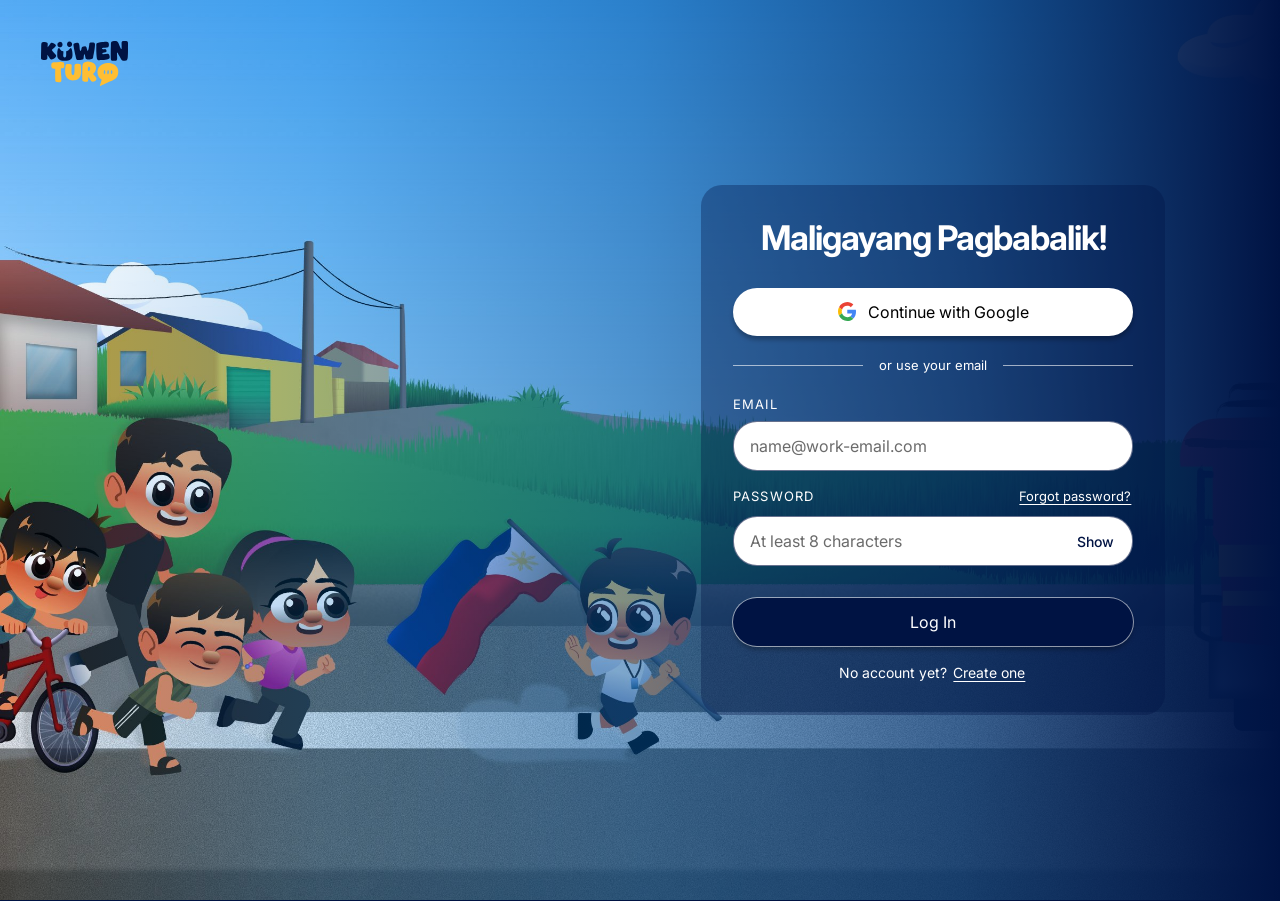
==== dashboard/index.html @ d6914ddc "Add Kagamitan and the Piliin Na name wheel The red button opens Kagamitan; Pilian Na opens the names" ====
<!doctype html>
<html lang="fil">
<head>
  <meta charset="utf-8">
  <meta name="viewport" content="width=device-width, initial-scale=1">
  <title>Dashboard — Kuwenturo</title>
  <script>
    // Signed-out visitors go to the sign-in page before anything renders
    (() => {
      let session = null;
      try { session = sessionStorage.getItem('kuwenturo.session'); } catch { /* storage unavailable */ }
      if (!session) {
        try { sessionStorage.setItem('kuwenturo.next', location.hash); } catch { /* storage unavailable */ }
        location.replace('../login/index.html');
      }
    })();
  </script>
  <link rel="preconnect" href="https://fonts.googleapis.com">
  <link rel="preconnect" href="https://fonts.gstatic.com" crossorigin>
  <link href="https://fonts.googleapis.com/css2?family=Arimo:wght@400;700&family=Atkinson+Hyperlegible:ital,wght@0,400;0,700;1,400;1,700&family=Fredoka+One&display=swap" rel="stylesheet">
  <link rel="stylesheet" href="../design-system/tokens.css">
  <link rel="stylesheet" href="dashboard.css">
  <link rel="stylesheet" href="lakbay.css?v=4">
</head>
<body>
  <a class="skip-link" href="#main">Lumaktaw sa nilalaman</a>

  <!-- Figma 4553:9227 BG -->
  <div class="bg" aria-hidden="true"><div class="bg-frame"><img src="assets/bg.jpg" alt=""></div></div>

  <div class="app" id="app">
    <!-- Figma 4573:968 NAV BAR -->
    <aside class="sidebar" id="sidebar" aria-label="Pangunahing menu">
      <img class="sidebar-art" src="assets/sidebar-art.png" width="567" height="1848" alt="">
      <div class="sidebar-fade" aria-hidden="true"></div>
      <div class="sidebar-top">
        <div class="sidebar-head">
          <a class="emblem" href="#/" aria-label="Kuwenturo — Dashboard">
            <img src="assets/emblem.svg" width="13" height="13" alt="">
          </a>
          <button type="button" class="collapse-btn" id="collapse-btn" aria-controls="sidebar" aria-expanded="true">
            <img src="assets/icon-collapse.svg" width="11" height="11" alt="">
            <span class="sr-only" id="collapse-label">Paliitin ang sidebar</span>
          </button>
        </div>

        <nav aria-label="Mga bahagi">
          <ul class="nav-list">
            <li>
              <a class="nav-link" href="#/" data-route="dashboard">
                <span class="nav-icon-slot"><span class="nav-icon">
                  <span class="nav-box"></span>
                  <span class="glyph glyph-home">
                    <span class="part home-body"><img src="assets/nav-home-body.svg" alt=""></span>
                    <span class="part home-shape1"></span>
                    <span class="part home-shape2"><span></span></span>
                  </span>
                </span></span>
                <span class="nav-label">Dashboard</span>
              </a>
            </li>
            <li>
              <a class="nav-link" href="#/gabay-aralin" data-route="gabay-aralin">
                <span class="nav-icon-slot"><span class="nav-icon">
                  <span class="nav-box"></span>
                  <span class="glyph glyph-std">
                    <span class="part gabay-body"><img src="assets/nav-gabay-body.svg" alt=""></span>
                    <img class="part gabay-shape1" src="assets/nav-gabay-shape1.svg" alt="">
                    <img class="part gabay-shape2" src="assets/nav-gabay-shape2.svg" alt="">
                  </span>
                </span></span>
                <span class="nav-label">Gabay Aralin</span>
              </a>
            </li>
            <li>
              <a class="nav-link" href="#/lakbay-aralin" data-route="lakbay-aralin">
                <span class="nav-icon-slot"><span class="nav-icon">
                  <span class="nav-box"></span>
                  <span class="glyph glyph-std">
                    <span class="part lakbay-body"><img src="assets/nav-lakbay-body.svg" alt=""></span>
                    <img class="part lakbay-shape1" src="assets/nav-lakbay-shape1.svg" alt="">
                    <img class="part lakbay-shape2" src="assets/nav-lakbay-shape2.svg" alt="">
                  </span>
                </span></span>
                <span class="nav-label">Lakbay Aralin</span>
              </a>
            </li>
            <li>
              <a class="nav-link" href="#/tulong-aralin" data-route="tulong-aralin">
                <span class="nav-icon-slot"><span class="nav-icon">
                  <span class="nav-box"></span>
                  <span class="glyph glyph-calendar">
                    <img class="part tulong-body" src="assets/nav-tulong-body.svg" alt="">
                    <span class="part tulong-ring tulong-ring1"></span>
                    <span class="part tulong-ring tulong-ring2"></span>
                    <span class="part tulong-page"></span>
                    <span class="part tulong-line tulong-line1"><span></span></span>
                    <span class="part tulong-line tulong-line2"><span></span></span>
                  </span>
                </span></span>
                <span class="nav-label">Tulong Aralin</span>
              </a>
            </li>
            <li>
              <a class="nav-link" href="#/guro-konek" data-route="guro-konek">
                <span class="nav-icon-slot"><span class="nav-icon">
                  <span class="nav-box"></span>
                  <span class="glyph glyph-std">
                    <img class="part konek-body" src="assets/nav-konek-body.svg" alt="">
                    <img class="part konek-shape1" src="assets/nav-konek-shape1.svg" alt="">
                    <img class="part konek-shape2" src="assets/nav-konek-shape2.svg" alt="">
                    <img class="part konek-shape3" src="assets/nav-konek-shape3.svg" alt="">
                  </span>
                </span></span>
                <span class="nav-label">Guro Konek</span>
              </a>
            </li>
          </ul>
        </nav>
      </div>

      <div class="sidebar-foot">
        <button type="button" class="nav-link help-btn" data-open="help-dialog">
          <span class="nav-icon-slot"><img src="assets/icon-help.svg" width="17" height="17" alt=""></span>
          <span class="nav-label">Tulong sa Paggamit</span>
        </button>
      </div>
    </aside>
    <div class="scrim" id="scrim" hidden></div>

    <div class="stage" id="stage">
      <!-- Figma 4553:8466 TOP BUTTONS -->
      <header class="topbar">
        <button type="button" class="menu-btn" id="menu-btn" aria-controls="sidebar" aria-expanded="false">
          <span class="menu-bars" aria-hidden="true"></span>
          <span class="sr-only">Buksan ang menu</span>
        </button>

        <div class="top-actions">
          <button type="button" class="icon-btn btn-search" data-open="search-dialog">
            <span class="btn-crop" aria-hidden="true"><img src="assets/btn-search.png" width="146" height="146" alt=""></span>
            <span class="sr-only">Maghanap</span>
          </button>

          <div class="popover-wrap">
            <button type="button" class="icon-btn btn-bell" aria-expanded="false" aria-controls="notif-panel">
              <img src="assets/btn-notif.png" width="121" height="121" alt="">
              <span class="sr-only">Mga abiso</span>
            </button>
            <div class="popover" id="notif-panel" hidden>
              <h2 class="popover-title">Mga Abiso</h2>
              <p class="popover-empty">Wala kang bagong abiso.</p>
            </div>
          </div>

          <div class="popover-wrap">
            <button type="button" class="icon-btn btn-profile" aria-expanded="false" aria-controls="profile-panel">
              <img src="assets/btn-profile.png" width="121" height="121" alt="">
              <span class="sr-only">Profile</span>
            </button>
            <div class="popover" id="profile-panel" hidden>
              <h2 class="popover-title">Profile</h2>
              <p class="popover-sub" id="profile-who"></p>
              <button type="button" class="logout-btn" id="logout">Mag-log out</button>
            </div>
          </div>
        </div>
      </header>

      <main id="main" tabindex="-1">
        <!-- Dashboard view -->
        <div class="content" id="view-dashboard">
          <!-- Figma 4495:13865 JEEP CARD 1 -->
          <h1 class="hero-sign">
            <img src="assets/sign.png" width="1071" height="572" alt="Tara, Kuwentuhan at Turo Tayo!">
          </h1>

          <section class="section" aria-labelledby="aralin-heading">
            <div class="section-head">
              <h2 id="aralin-heading" class="section-title">Mga Aralin</h2>
              <!-- Figma 4495:13286 NAANTALA BUTTON -->
              <div class="segmented" role="group" aria-label="Ipakita ang mga aralin">
                <button type="button" class="seg-btn" data-filter="naantala" aria-pressed="true">Naantala</button>
                <button type="button" class="seg-btn" data-filter="natapos" aria-pressed="false">Natapos</button>
              </div>
            </div>
            <div class="lessons-wrap">
              <ul class="lessons" id="lessons"></ul>
              <p class="empty" id="lessons-empty" hidden></p>
            </div>
          </section>

          <section class="section" aria-labelledby="iskedyul-heading">
            <div class="section-head">
              <h2 id="iskedyul-heading" class="section-title">Iskedyul Ngayong Linggo</h2>
              <!-- Figma 4495:13291 DATE BUTTON -->
              <div class="week-nav">
                <button type="button" class="week-arrow week-prev" id="week-prev">
                  <img src="assets/chevron.svg" width="24" height="24" alt="">
                  <span class="sr-only">Nakaraang linggo</span>
                </button>
                <p class="week-label" id="week-label" aria-live="polite"></p>
                <button type="button" class="week-arrow week-next" id="week-next">
                  <img src="assets/chevron.svg" width="24" height="24" alt="">
                  <span class="sr-only">Susunod na linggo</span>
                </button>
              </div>
            </div>
            <ul class="schedule" id="schedule"></ul>
            <p class="empty" id="schedule-empty" hidden>Walang naka-iskedyul na aralin sa linggong ito.</p>
          </section>
        </div>

        <!-- Gabay Aralin view (Figma 4553:8476) -->
        <div class="content gabay" id="view-gabay" hidden>
          <header class="gabay-head">
            <h1 class="gabay-title" id="gabay-title" tabindex="-1">Gabay Aralin</h1>
            <p class="gabay-sub">Alamin ang mga gabay na kasagutan at nilalaman ng bawat aralin.</p>
          </header>

          <div class="gabay-controls">
            <!-- Figma 4553:9114 CHOOSE LEVEL BUTTON -->
            <div class="segmented" role="group" aria-label="Pumili ng kalye" id="street-tabs"></div>
            <!-- Figma 4553:8947 SELECT STORY BUTTON -->
            <div class="week-nav story-nav">
              <button type="button" class="week-arrow week-prev" id="story-prev">
                <img src="assets/chevron.svg" width="24" height="24" alt="">
                <span class="sr-only">Nakaraang kuwento</span>
              </button>
              <p class="week-label" id="story-label" aria-live="polite"></p>
              <button type="button" class="week-arrow week-next" id="story-next">
                <img src="assets/chevron.svg" width="24" height="24" alt="">
                <span class="sr-only">Susunod na kuwento</span>
              </button>
            </div>
          </div>

          <div id="gabay-body"></div>
        </div>

        <!-- Tulong Aralin view (Figma 4553:11578, 4879:2240, 4879:11109) -->
        <div class="content tulong" id="view-tulong" hidden>
          <header class="gabay-head">
            <h1 class="gabay-title" id="tulong-title" tabindex="-1">Tulong Aralin</h1>
            <p class="gabay-sub tulong-sub">Planuhin ang mga gawain at aralin para sa linggong ito.</p>
          </header>

          <!-- Figma 4553:11667 DATE BUTTON -->
          <div class="week-nav tulong-week">
            <button type="button" class="week-arrow week-prev" id="tulong-week-prev">
              <img src="assets/chevron.svg" width="24" height="24" alt="">
              <span class="sr-only">Nakaraang linggo</span>
            </button>
            <p class="week-label" id="tulong-week-label" aria-live="polite"></p>
            <button type="button" class="week-arrow week-next" id="tulong-week-next">
              <img src="assets/chevron.svg" width="24" height="24" alt="">
              <span class="sr-only">Susunod na linggo</span>
            </button>
          </div>

          <!-- Figma 4553:11614 SCHED CARDS -->
          <ul class="day-cards" id="day-cards" aria-label="Plano sa linggong ito"></ul>

          <section class="street-panel" aria-labelledby="street-prompt">
            <div class="street-bar">
              <button type="button" class="street-arrow" id="street-prev" aria-label="Nakaraang kalye">
                <img src="assets/tulong-arrow-prev.png" width="77" height="82" alt="">
              </button>
              <img class="street-sign" id="street-sign" src="assets/tulong-sign-masipag.png" width="527" height="164" alt="Masipag Street">
              <button type="button" class="street-arrow" id="street-next" aria-label="Susunod na kalye">
                <img src="assets/tulong-arrow-next.png" width="77" height="82" alt="">
              </button>
            </div>
            <h2 class="street-prompt" id="street-prompt">Narito ang mga kuwento na maaari mong pagpilian:</h2>
            <ul class="story-cards" id="story-cards"></ul>
          </section>
        </div>

        <!-- Guro Konek view (Figma 4557:12327) -->
        <div class="content guro" id="view-guro" hidden>
          <header class="gabay-head">
            <h1 class="gabay-title" id="guro-title" tabindex="-1">Guro Konek</h1>
            <p class="gabay-sub">Makipag-ugnayan sa mga magulang ukol sa obserbasyon ng bata.</p>
          </header>

          <!-- Figma 4557:12499; the sections come from the profile step, Figma 4937:7133 -->
          <div class="week-nav tulong-week">
            <button type="button" class="week-arrow week-prev" id="section-prev">
              <img src="assets/chevron.svg" width="24" height="24" alt="">
              <span class="sr-only">Nakaraang seksyon</span>
            </button>
            <p class="week-label" id="section-label" aria-live="polite"></p>
            <button type="button" class="week-arrow week-next" id="section-next">
              <img src="assets/chevron.svg" width="24" height="24" alt="">
              <span class="sr-only">Susunod na seksyon</span>
            </button>
          </div>

          <!-- Figma 4879:11961 -->
          <ul class="obs-cards" id="obs-cards" tabindex="0" aria-label="Mga obserbasyon ng magulang"></ul>

          <!-- Figma 4557:12510 REPLY CARD -->
          <section class="tugon-panel" aria-labelledby="tugon-heading">
            <h2 class="tugon-sign" id="tugon-heading">
              <img src="assets/tugon-sign.png" width="323" height="90" alt="Iyong Tugon">
            </h2>
            <form class="tugon-form" id="tugon-form" novalidate>
              <div class="tugon-field">
                <p class="tugon-target" id="tugon-target" hidden>
                  <span id="tugon-target-text"></span>
                  <button type="button" class="tugon-target-clear" id="tugon-target-clear" aria-label="Huwag nang tumugon sa obserbasyong ito">×</button>
                </p>
                <label class="sr-only" for="tugon-text">Iyong tugon</label>
                <textarea id="tugon-text" maxlength="500" placeholder="Type here" aria-describedby="tugon-count tugon-error"></textarea>
                <div class="tugon-foot">
                  <span class="tugon-count" id="tugon-count">0/500</span>
                  <span id="tugon-send"></span>
                </div>
              </div>
              <p class="tugon-error" id="tugon-error" role="alert"></p>
            </form>
            <img class="tugon-teacher" src="assets/tugon-teacher.png" width="316" height="347" alt="">
          </section>
        </div>

        <!-- Lakbay Aralin: Figma 4763:8758, 4763:12150, 4786:1868 / 3613 / 4420 (1200 × 900 frames) -->
        <div class="lk" id="view-lakbay" hidden>
          <section class="lk-scene lk-start" id="lk-start" aria-labelledby="lk-start-title" hidden>
            <img class="lk-bg" src="assets/lakbay/bg-start.jpg" width="1496" height="1034" alt="">
            <div class="lk-stage">
              <div class="lk-plate lk-plate-start">
                <svg class="lk-dash" viewBox="0 0 743 94.66" aria-hidden="true"><rect x="1.7" y="1.7" width="739.6" height="91.26" rx="9.7" fill="none" stroke="#001343" stroke-width="3.46" stroke-dasharray="15.9"/></svg>
                <p>Samahan natin si Biboy sa kanyang lakbay ng pagtuklas—sa kuwento at sa mundong nakikita niya sa sarili niyang mga mata</p>
              </div>
              <div class="lk-title lk-title-start">
                <i class="lk-tab lk-tab-1"></i><i class="lk-tab lk-tab-2"></i>
                <div class="lk-title-board">
                  <h1 id="lk-start-title" tabindex="-1">LAKBAY ARALIN</h1>
                  <svg class="lk-dash" viewBox="0 0 696.2 119.6" preserveAspectRatio="none" aria-hidden="true"><rect x="1.25" y="1.25" width="693.7" height="117.1" fill="none" stroke="#FFFBF4" stroke-width="2.5" stroke-dasharray="19.2"/></svg>
                </div>
              </div>
              <div class="lk-go" id="lk-go"></div>
            </div>
          </section>

          <section class="lk-scene lk-full lk-saan" id="lk-saan" aria-labelledby="lk-saan-title" hidden>
            <img class="lk-bg" src="assets/lakbay/bg-saan.jpg" width="1374" height="1259" alt="">
            <div class="lk-stage">
              <img class="lk-biboy" src="assets/lakbay/biboy-saan.png" width="559" height="788" alt="">
              <div class="lk-plate lk-plate-saan">
                <svg class="lk-dash" viewBox="0 0 551 70.2" aria-hidden="true"><rect x="1.3" y="1.3" width="548.4" height="67.6" rx="7.2" fill="none" stroke="#001343" stroke-width="2.56" stroke-dasharray="11.8"/></svg>
                <p>Ang bawat kalye ay mayroong kuwento, aral, at sayang nag-aantay. Pumili ng daan at simulan ang lakbay!</p>
              </div>
              <div class="lk-title lk-title-saan">
                <i class="lk-tab lk-tab-1"></i><i class="lk-tab lk-tab-2"></i>
                <div class="lk-title-board">
                  <h1 id="lk-saan-title" tabindex="-1">SAAN PATUNGO?</h1>
                  <svg class="lk-dash" viewBox="0 0 696.2 119.6" preserveAspectRatio="none" aria-hidden="true"><rect x="1.25" y="1.25" width="693.7" height="117.1" fill="none" stroke="#FFFBF4" stroke-width="2.5" stroke-dasharray="19.2"/></svg>
                </div>
              </div>
              <div id="lk-signs"></div>
              <a class="lk-close" href="#/lakbay-aralin" aria-label="Isara at bumalik sa Lakbay Aralin"><img src="assets/lakbay/close.png" width="117" height="114" alt=""></a>
            </div>
          </section>

          <section class="lk-scene lk-full lk-street" id="lk-street" aria-labelledby="lk-street-title" hidden>
            <img class="lk-bg" src="assets/lakbay/bg-street.jpg" width="1289" height="1117" alt="">
            <div class="lk-stage">
              <img class="lk-board" src="assets/lakbay/board.png" width="1149" height="657" alt="">
              <div class="lk-street-sign">
                <svg viewBox="0 0 711 99" aria-hidden="true">
                  <defs><linearGradient id="lk-sign-fill"><stop offset=".02" stop-color="#FFAE00"/><stop offset=".49" stop-color="#FBCB39"/><stop offset="1" stop-color="#FFAE00"/></linearGradient></defs>
                  <path d="M0 0H711V67.74L355.5 99L0 67.74Z" fill="url(#lk-sign-fill)"/>
                  <path d="M1.5 1.5H709.5V66.4L355.5 97.5L1.5 66.4Z" fill="none" stroke="#FFFBF4" stroke-width="3" stroke-dasharray="23"/>
                </svg>
                <h1 id="lk-street-title" tabindex="-1"></h1>
              </div>
              <p class="lk-pick">Narito ang mga kuwento na maaari mong pagpilian:</p>
              <ul class="lk-cards" id="lk-cards"></ul>
              <a class="lk-arrow lk-prev" id="lk-prev" href="#/lakbay-aralin/matatag"><img src="assets/lakbay/arrow-prev.png" width="226" height="224" alt=""></a>
              <a class="lk-arrow lk-next" id="lk-next" href="#/lakbay-aralin/matiyaga"><img src="assets/lakbay/arrow-next.png" width="226" height="224" alt=""></a>
              <img class="lk-back" src="assets/lakbay/biboy-back.png" width="381" height="536" alt="">
              <a class="lk-close" href="#/lakbay-aralin/saan-patungo" aria-label="Isara at bumalik sa Saan Patungo"><img src="assets/lakbay/close.png" width="117" height="114" alt=""></a>
            </div>
            <!-- Story card over the blurred street: Figma 898:28061 -->
            <div class="lk-veil" id="lk-veil" hidden></div>
            <div class="lk-stage lk-modal" id="lk-modal" role="dialog" aria-modal="true" aria-labelledby="lk-modal-no" hidden>
              <img class="lk-head" id="lk-head" src="assets/lakbay/k1-head.png" width="210" height="150" alt="">
              <div class="lk-m-card">
                <i class="lk-tab lk-m-tab-1"></i><i class="lk-tab lk-m-tab-2"></i>
                <a class="lk-m-close" id="lk-m-close" href="#/lakbay-aralin/masipag" aria-label="Isara ang kard ng kuwento">
                  <svg viewBox="0 0 75.3 54" aria-hidden="true">
                    <defs><linearGradient id="lk-tab-red" x1="0" y1="0" x2="0" y2="1"><stop stop-color="#C9373C"/><stop offset="1" stop-color="#9D0A0A"/></linearGradient></defs>
                    <path d="M75.31 45.67V17.03C75.31 13.32 72.88 10.06 69.33 9L40.17.35C38.62-.11 36.97-.12 35.42.34L6 9.01C2.44 10.06 0 13.33 0 17.04V45.67C0 50.29 3.75 54.03 8.37 54.03H66.95C71.57 54.03 75.31 50.29 75.31 45.67Z" fill="url(#lk-tab-red)"/>
                    <g fill="none" stroke="#FFFBF4" stroke-width="3.1"><circle cx="37.6" cy="28" r="14"/><path d="M33 23.4l9.3 9.3M42.3 23.4l-9.3 9.3"/></g>
                  </svg>
                </a>
                <div class="lk-m-panel">
                  <svg class="lk-dash" viewBox="0 0 1082.6 387.8" aria-hidden="true"><rect x="2.6" y="2.6" width="1077.4" height="382.6" rx="31" fill="none" stroke="#001343" stroke-width="5.23" stroke-dasharray="24"/></svg>
                  <img class="lk-m-art" id="lk-m-art" width="264" height="304" alt="">
                  <div class="lk-m-info">
                    <p class="lk-m-street" id="lk-m-street"></p>
                    <h2 class="lk-m-title" id="lk-m-title"></h2>
                    <ul class="lk-m-facts">
                      <li><svg viewBox="0 0 19 19" aria-hidden="true"><circle cx="9.47" cy="9.47" r="7.1" fill="none" stroke="#33363F" stroke-width="1.58"/><path d="M13 9.47H9.67a.2.2 0 0 1-.2-.2V6.7" fill="none" stroke="#33363F" stroke-width="1.58" stroke-linecap="round"/></svg><span id="lk-m-time"></span></li>
                      <li><svg viewBox="0 0 19 19" aria-hidden="true"><path d="M8 5.23C8.62 3.68 8.93 2.91 9.47 2.91S10.31 3.68 10.93 5.23L10.96 5.3C11.31 6.18 11.49 6.61 11.84 6.88S12.67 7.19 13.61 7.27L13.78 7.29C15.31 7.42 16.08 7.49 16.25 7.98S15.84 8.99 14.7 10.02L14.32 10.37C13.74 10.9 13.45 11.16 13.32 11.5A2 2 0 0 0 13.26 11.7C13.17 12.06 13.25 12.44 13.42 13.2L13.47 13.44C13.79 14.84 13.94 15.54 13.67 15.84A.9.9 0 0 1 13.29 16.07C12.9 16.18 12.34 15.73 11.23 14.82 10.5 14.23 10.14 13.93 9.72 13.86A1.6 1.6 0 0 0 9.22 13.86C8.8 13.93 8.44 14.23 7.71 14.82 6.59 15.73 6.04 16.18 5.65 16.07A.9.9 0 0 1 5.27 15.84C5 15.54 5.15 14.84 5.46 13.44L5.51 13.2C5.68 12.44 5.77 12.06 5.68 11.7A2 2 0 0 0 5.62 11.5C5.48 11.16 5.19 10.9 4.62 10.37L4.24 10.02C3.1 8.99 2.53 8.47 2.69 7.98S3.62 7.42 5.16 7.29L5.33 7.27C6.26 7.19 6.73 7.14 7.09 6.88S7.62 6.18 7.97 5.3Z" fill="none" stroke="#33363F" stroke-width="1.58"/></svg><span id="lk-m-aralin"></span></li>
                      <li><svg viewBox="0 0 17 17" aria-hidden="true"><path fill="#222" fill-rule="evenodd" d="M4.57 11.24H11.24C12.56 11.24 13.23 11.24 13.64 10.83 14.05 10.42 14.05 9.75 14.05 8.43V4.92C14.05 3.59 14.05 2.93 13.64 2.52 13.23 2.11 12.56 2.11 11.24 2.11H5.62C4.29 2.11 3.63 2.11 3.22 2.52 2.81 2.93 2.81 3.59 2.81 4.92V13C2.81 12.03 3.6 11.24 4.57 11.24ZM11.94 5.62C11.94 4.84 11.31 4.21 10.54 4.21H6.32C5.55 4.21 4.92 4.84 4.92 5.62S5.55 7.03 6.32 7.03H10.54C11.31 7.03 11.94 6.4 11.94 5.62Z"/><path d="M4.6 14.75H14" stroke="#222" stroke-width="1.4"/></svg><span id="lk-m-salita"></span></li>
                    </ul>
                    <h3>Aral</h3>
                    <p class="lk-m-text" id="lk-m-aral"></p>
                    <h3>Paksa</h3>
                    <p class="lk-m-text" id="lk-m-paksa"></p>
                  </div>
                </div>
                <div class="lk-m-sign">
                  <svg viewBox="0 0 743.7 94" preserveAspectRatio="none" aria-hidden="true">
                    <defs><linearGradient id="lk-m-fill"><stop stop-color="#001343"/><stop offset=".48" stop-color="#002581"/><stop offset=".93" stop-color="#001343"/></linearGradient></defs>
                    <path d="M0 0H743.7V64.3L371.85 94L0 64.3Z" fill="url(#lk-m-fill)"/>
                    <path d="M1.6 1.6H742.1V62.8L371.85 92.4L1.6 62.8Z" fill="none" stroke="#FFFBF4" stroke-width="3.14" stroke-dasharray="24"/>
                  </svg>
                  <h1 id="lk-modal-no" tabindex="-1"></h1>
                </div>
              </div>
              <div class="lk-m-go" id="lk-m-go"></div>
            </div>
          </section>

          <!-- Three steps of a story: Figma 9:15863 -->
          <section class="lk-scene lk-full lk-steps" id="lk-steps" aria-labelledby="lk-steps-title" hidden>
            <i class="lk-steps-panel"></i>
            <div class="lk-stage">
              <img class="lk-cloud lk-cloud-l" src="assets/lakbay/cloud.png" width="676" height="393" alt="">
              <img class="lk-cloud lk-cloud-r" src="assets/lakbay/cloud.png" width="676" height="393" alt="">
              <img class="lk-s-biboy" src="assets/lakbay/k1-biboy.png" width="209" height="257" alt="">
              <div class="lk-plate lk-plate-steps">
                <svg class="lk-dash" viewBox="0 0 932.2 118.8" aria-hidden="true"><rect x="2.2" y="2.2" width="927.8" height="114.4" rx="12" fill="none" stroke="#001343" stroke-width="4.34" stroke-dasharray="19.94"/></svg>
                <p>Piliin ang susunod na hakbang sa iyong lakbay ng pagbabasa</p>
              </div>
              <i class="lk-tab lk-s-tab-1"></i><i class="lk-tab lk-s-tab-2"></i>
              <div class="lk-s-board">
                <h1 id="lk-steps-title" tabindex="-1"></h1>
                <svg class="lk-dash" viewBox="0 0 763 150" aria-hidden="true"><rect x="1.6" y="1.6" width="759.8" height="146.8" fill="none" stroke="#FFFBF4" stroke-width="3.15" stroke-dasharray="24.14"/></svg>
              </div>
              <img class="lk-s-hand" src="assets/lakbay/k1-hand.png" width="72" height="42" alt="">
              <div id="lk-step-signs"></div>
              <a class="lk-close" id="lk-steps-close" href="#/lakbay-aralin" aria-label="Isara at bumalik sa kard ng kuwento"><img src="assets/lakbay/close.png" width="117" height="114" alt=""></a>
            </div>
          </section>

          <!-- Bago Basahin, Starting Page: Figma 9:9821 (a tall signpost that scrolls) -->
          <section class="lk-scene lk-full lk-tall" id="lk-tall" aria-labelledby="bb-tall-title" hidden>
            <div class="bb-tall-size" id="bb-tall-size">
              <div class="lk-stage bb-tall-stage">
                <img class="bb-cloud" src="assets/lakbay/cloud.png" style="left:846px;top:303px" alt="">
                <img class="bb-cloud" src="assets/lakbay/cloud.png" style="left:-195px;top:1558px" alt="">
                <img class="bb-cloud" src="assets/lakbay/cloud.png" style="left:846px;top:2883px" alt="">
                <i class="bb-pole"></i>
                <img class="bb-a bb-books" src="assets/lakbay/bago/books.png" alt="">
                <img class="bb-a bb-open-book" src="assets/lakbay/kuwento/open-book.svg" alt="">
                <img class="bb-a bb-clip" src="assets/lakbay/kuwento/clipboard.svg" alt="">
                <div class="bb-tall-sign">
                  <span class="bb-t-frame">
                    <b class="lk-step-no" id="bb-tall-no">1</b>
                    <span class="bb-t-board"><span id="bb-tall-board">BAGO<br>BASAHIN</span></span>
                    <span class="bb-t-note"><span id="bb-tall-note">Maghanda bago basahin ang kuwento</span></span>
                  </span>
                </div>
                <h1 class="sr-only" id="bb-tall-title" tabindex="-1">Bago Basahin</h1>
                <img class="bb-a bb-spark-1" src="assets/lakbay/bago/spark.png" alt="">
                <img class="bb-a bb-spark-2" src="assets/lakbay/bago/spark.png" alt="">
                <section class="bb-misyon" aria-labelledby="bb-misyon-h">
                  <div class="bb-misyon-in"><h2 id="bb-misyon-h">MISYON</h2><p id="bb-tall-misyon"></p></div>
                </section>
                <section class="bb-layunin" aria-labelledby="bb-layunin-h">
                  <div class="bb-layunin-head">
                    <svg viewBox="0 0 751 137" preserveAspectRatio="none" aria-hidden="true">
                      <defs><linearGradient id="bb-green"><stop offset=".02" stop-color="#136C39"/><stop offset=".49" stop-color="#29BF68"/><stop offset="1" stop-color="#136C39"/></linearGradient></defs>
                      <path d="M0 0H751V94L375.5 137L0 94Z" fill="url(#bb-green)"/>
                      <path d="M1.6 1.6H749.4V92.5L375.5 135.4L1.6 92.5Z" fill="none" stroke="#FFFBF4" stroke-width="3.1" stroke-dasharray="23"/>
                    </svg>
                    <h2 id="bb-layunin-h">LAYUNIN</h2>
                  </div>
                  <p class="bb-layunin-lead" id="bb-tall-lead">Sa pagtatapos ng aralin, ito ang mga inaasahang matutukoy ng mga mag-aaral:</p>
                  <ul id="bb-tall-layunin"></ul>
                  <div class="pk-gawain" id="bb-tall-gawain" hidden></div>
                </section>
                <img class="bb-a bb-hill" src="assets/lakbay/bago/hill.png" alt="">
                <img class="bb-a bb-road" src="assets/lakbay/bago/road.jpg" alt="">
                <img class="bb-a bb-slow" src="assets/lakbay/bago/slow-sign.png" alt="">
                <img class="bb-a bb-point" src="assets/lakbay/bago/biboy-point.png" alt="">
              </div>
            </div>
            <div class="bb-nav-stage">
              <a class="bb-nav bb-prev" id="bb-tall-prev" href="#/" aria-label="Bumalik sa mga hakbang"><img src="assets/lakbay/bago/arrow-back.png" alt=""></a>
              <a class="bb-nav bb-next" id="bb-tall-next" href="#/" aria-label="Susunod"><img src="assets/lakbay/bago/arrow-go.png" alt=""></a>
            </div>
          </section>

          <!-- Bago Basahin, other screens: Figma 913:3399 -->
          <section class="lk-scene lk-full lk-bb" id="lk-bb" aria-label="Bago Basahin" hidden>
            <img class="lk-bg" src="assets/lakbay/bago/bg-alam.jpg" alt="">
            <div class="lk-stage" id="bb-stage"></div>
            <div class="lk-veil bb-veil" id="bb-veil" hidden></div>
            <div class="lk-stage lk-modal bb-modal" id="bb-modal" role="dialog" aria-modal="true" hidden></div>
            <div class="bb-nav-stage" id="bb-nav">
              <a class="bb-nav bb-prev" id="bb-prev" href="#/"><img src="assets/lakbay/bago/arrow-back.png" alt=""></a>
              <a class="bb-nav bb-next" id="bb-next" href="#/"><img src="assets/lakbay/bago/arrow-go.png" alt=""></a>
            </div>
          </section>

          <!-- Ang Basahin, the story: Figma 1012:4296 -->
          <section class="lk-scene lk-full lk-story" id="lk-story" aria-label="Ang Basahin" hidden>
            <div class="st-art" id="st-art"></div>
            <img class="st-box" src="assets/lakbay/kuwento/box.png" alt="">
            <div class="lk-stage" id="st-stage"></div>
            <div class="bb-nav-stage">
              <a class="bb-nav bb-prev" id="st-prev" href="#/" aria-label="Nakaraan"><img src="assets/lakbay/bago/arrow-back.png" alt=""></a>
              <a class="bb-nav bb-next" id="st-next" href="#/" aria-label="Susunod"><img src="assets/lakbay/bago/arrow-go.png" alt=""></a>
            </div>
          </section>

          <!-- Tuklasin, Ang Nawawalang Larawan: Figma 1049:3008, 1049:4657 -->
          <section class="lk-scene lk-full lk-tk" id="lk-tk" aria-label="Tuklasin" hidden>
            <img class="tk-bg" id="tk-bg" src="assets/lakbay/tuklasin/bg-1.jpg" alt="">
            <div class="lk-stage" id="tk-stage"></div>
            <nav class="tk-top" id="tk-top" aria-label="Mga gabay sa gawain" hidden>
              <a id="tk-daloy" href="#/" aria-label="Daloy ng Gawain"><img src="assets/lakbay/tuklasin/btn-daloy.png" alt=""></a>
              <a id="tk-sagot" href="#/" aria-label="Tamang sagot at paliwanag"><img src="assets/lakbay/tuklasin/btn-sagot.png" alt=""></a>
              <a id="tk-gamit" href="#/" aria-label="Mga kagamitan"><img src="assets/lakbay/tuklasin/btn-gamit.png" alt=""></a>
            </nav>
            <div class="bb-nav-stage" id="tk-nav">
              <a class="bb-nav bb-prev" id="tk-prev" href="#/" aria-label="Nakaraan"><img src="assets/lakbay/bago/arrow-back.png" alt=""></a>
              <a class="bb-nav bb-next" id="tk-next" href="#/" aria-label="Susunod"><img src="assets/lakbay/bago/arrow-go.png" alt=""></a>
            </div>
          </section>
        </div>

        <!-- Section and lesson pages -->
        <div class="content" id="view-page" hidden>
          <article class="page-card">
            <a class="back-link" href="#/">← Bumalik sa Dashboard</a>
            <p class="page-kicker" id="page-kicker"></p>
            <h1 class="page-title" id="page-title" tabindex="-1"></h1>
            <div id="page-body"></div>
          </article>
        </div>
      </main>
    </div>
  </div>

  <!-- Search -->
  <dialog class="dialog" id="search-dialog" aria-labelledby="search-title">
    <div class="dialog-head">
      <h2 class="dialog-title" id="search-title">Maghanap ng aralin</h2>
      <button type="button" class="dialog-close" data-close aria-label="Isara">×</button>
    </div>
    <label class="sr-only" for="search-input">Pamagat, kalye, o paksa</label>
    <input class="search-input" id="search-input" type="search" placeholder="Pamagat, kalye, o paksa…" autocomplete="off" aria-describedby="search-count">
    <p class="search-count" id="search-count" aria-live="polite"></p>
    <ul class="search-results" id="search-results"></ul>
  </dialog>

  <!-- Palitan: swap the lesson scheduled on a day -->
  <dialog class="dialog" id="swap-dialog" aria-labelledby="swap-title" aria-describedby="swap-desc">
    <form method="dialog" id="swap-form">
      <div class="dialog-head">
        <h2 class="dialog-title" id="swap-title">Palitan ang aralin</h2>
        <button type="button" class="dialog-close" data-close aria-label="Isara">×</button>
      </div>
      <p class="search-count" id="swap-desc"></p>
      <fieldset class="swap-list" id="swap-list">
        <legend class="sr-only">Pumili ng bagong aralin</legend>
      </fieldset>
      <div class="dialog-actions">
        <button type="button" class="btn-text" data-close>Kanselahin</button>
        <button type="submit" class="btn-solid">Palitan</button>
      </div>
    </form>
  </dialog>

  <!-- Tulong Aralin: pick, change or remove the story on the current day -->
  <dialog class="dialog" id="plan-dialog" aria-labelledby="plan-title" aria-describedby="plan-desc">
    <form method="dialog" id="plan-form">
      <div class="dialog-head">
        <h2 class="dialog-title" id="plan-title"></h2>
        <button type="button" class="dialog-close" data-close aria-label="Isara">×</button>
      </div>
      <p class="search-count" id="plan-desc"></p>
      <fieldset class="swap-list" id="plan-list">
        <legend class="sr-only">Pumili ng kuwento</legend>
      </fieldset>
      <div class="dialog-actions">
        <button type="button" class="btn-text btn-remove" id="plan-remove" hidden>Alisin</button>
        <button type="button" class="btn-text" data-close>Kanselahin</button>
        <button type="submit" class="btn-solid" id="plan-submit"></button>
      </div>
    </form>
  </dialog>

  <!-- Gabay Aralin: Bago Basahin / Basahin / Pagkatapos Basahin (Figma 4590:20345, 4590:20603, 4591:20877) -->
  <dialog class="guide-modal" id="guide-dialog" aria-labelledby="guide-title">
    <div class="guide-panel">
      <h2 class="guide-sign" id="guide-title"><img id="guide-sign" src="" alt=""></h2>
      <button type="button" class="dialog-close guide-close" data-close aria-label="Isara">×</button>
      <div class="guide-sections" id="guide-sections"></div>
    </div>
  </dialog>

  <!-- Help -->
  <dialog class="dialog" id="help-dialog" aria-labelledby="help-title">
    <div class="dialog-head">
      <h2 class="dialog-title" id="help-title">Tulong sa Paggamit</h2>
      <button type="button" class="dialog-close" data-close aria-label="Isara">×</button>
    </div>
    <ul class="help-list">
      <li><strong>Menu sa kaliwa</strong> — pumunta sa Gabay Aralin, Lakbay Aralin, Tulong Aralin, o Guro Konek.</li>
      <li><strong>Naantala / Natapos</strong> — piliin kung aling mga aralin ang ipapakita.</li>
      <li><strong>Ituloy</strong> — buksan ang aralin na sinimulan mo.</li>
      <li><strong>Aralin / Palitan</strong> — buksan ang naka-iskedyul na aralin, o pumili ng ibang aralin para sa araw na iyon.</li>
      <li><strong>Mga arrow sa Iskedyul</strong> — tingnan ang nakaraan o susunod na linggo.</li>
      <li><strong>Gabay Aralin</strong> — pumili ng kalye at kuwento, saka pindutin ang Bago Basahin, Basahin, o Pagkatapos Basahin sa dyip.</li>
      <li><strong>Mga bilog na button sa itaas</strong> — maghanap, tingnan ang mga abiso, o mag-log out.</li>
    </ul>
  </dialog>

  <script src="guides.js"></script>
  <script src="dashboard.js?v=4"></script>
</body>
</html>
---- design-system/tokens.css ----
:root {
  /* Colors — brand and core */
  --color-royal-blue: #336DFF;
  --color-main-blue: #2478FF;
  --color-secondary-blue: #002D9E;
  --color-dark-blue: #001343;
  --color-amber: #FFBE33;
  --color-ivory: #FFFBF4;
  --color-main-red: #B42224;
  --color-main-orange: #F37F2F;
  --color-black: #000000;
  --color-text-grey: #727272;
  --color-hint-green: #00834A;

  /* Colors — feedback */
  --color-emerald: #2ECC71;
  --color-tangerine: #FF8A3D;
  --color-coral-red: #E95656;

  /* Colors — button states */
  --color-button-green: #1FB84E;
  --color-button-green-hover: #4CD76C;
  --color-button-green-pressed: #297E3D;
  --color-disabled-fill: #A1A1A1;
  --color-disabled-text: #D1D1D1;
  --color-disabled-fill-stylized: #B2B3BD;
  --color-disabled-text-stylized: #DFDFDF;

  /* Gradients — signs (direction inferred) */
  --gradient-green-sign: linear-gradient(180deg, #136C39 2%, #29BF68 49%, #136C39 100%);
  --gradient-yellow-sign: linear-gradient(180deg, #FFAE00 2%, #FBCB39 49%, #FFAE00 100%);
  --gradient-red-sign: linear-gradient(180deg, #AF0414 0%, #E43D45 50%, #AF0414 100%);
  --gradient-blue-sign: linear-gradient(180deg, #001343 0%, #002581 48%, #001343 93%);
  --gradient-black-sign: linear-gradient(180deg, #000000 2%, #848484 49%, #000000 100%);
  --gradient-nav: linear-gradient(90deg, #001343 0%, #002581 48%, #001343 93%);

  /* Gradients — buttons (direction inferred) */
  --gradient-green-button: linear-gradient(180deg, #2FBF80 0%, #00834A 100%);
  --gradient-red-button: linear-gradient(270deg, #C9373C 0%, #9D0A0A 100%);
  --gradient-blue-button: linear-gradient(270deg, #2163FA 0%, #001E90 100%);
  --gradient-orange-button: linear-gradient(270deg, #FFB846 0%, #FA7500 100%);
  --gradient-pink-button: linear-gradient(270deg, #EC88BC 0%, #D60186 100%);

  /* Gradients — accents, plates, surfaces */
  --gradient-orange: linear-gradient(180deg, #F36800 0%, #EF9163 49%, #F36800 98%);
  --gradient-yellow: linear-gradient(180deg, #FDB422 0%, #FFE26B 50%, #FDB422 98%);
  --gradient-pink: linear-gradient(180deg, #E61F93 5%, #E88EB6 51%, #E61F93 97%);
  --gradient-light-blue: linear-gradient(180deg, #0476BB 0%, #6EAFE5 50%, #0476BB 97%);
  --gradient-purple: linear-gradient(180deg, #550868 0%, #9D4CB1 50%, #550868 98%);
  --gradient-title: linear-gradient(180deg, #FDC771 0%, #FEDEA3 50%, #FDC771 98%);
  --gradient-subtitle: linear-gradient(180deg, #FFF4C0 0%, #FFFFFF 50%, #FFF4C0 100%);
  --gradient-card: linear-gradient(180deg, #FFF3E2 0%, #FFFFFF 51%, #FFF3E2 98%);

  /* Gradients — scenery */
  --gradient-sky: linear-gradient(270deg, #0079E9 0%, rgba(0, 149, 255, 0) 100%);
  --gradient-sky-2: linear-gradient(270deg, #57B9FB 0%, rgba(0, 149, 255, 0.5) 100%);
  --gradient-grass: linear-gradient(270deg, #439F52 0%, #1F5F29 100%);
  --gradient-grass-2: linear-gradient(270deg, #439F52 0%, #359246 33%, #213C24 100%);
  --gradient-street: linear-gradient(180deg, #4A4744 0%, #A9A095 100%);

  /* Typography — families */
  --font-display: 'Fredoka One', ui-rounded, 'Nunito', system-ui, sans-serif;
  --font-body: 'Atkinson Hyperlegible', system-ui, 'Segoe UI', Arial, sans-serif;

  /* Typography — weights */
  --font-weight-regular: 400;
  --font-weight-bold: 700;

  /* Typography — desktop scale */
  --text-h1: 73px;   --leading-h1: 1.10;
  --text-h2: 53px;   --leading-h2: 1.23;
  --text-h3: 47px;   --leading-h3: 1.13;
  --text-h4: 36px;   --leading-h4: 1.28;
  --text-h5: 30px;   --leading-h5: 1.27;
  --text-h6: 24px;   --leading-h6: 1.33;
  --text-body: 24px; --leading-body: 1.42;
  --text-caption: 19px; --leading-caption: 1.26;

  /* Shape */
  --radius-button: 40px;
  --radius-card: 30px;
  --radius-panel: 20px;
  --stroke-button: 5px;
  --stroke-card: 1px;
  --stroke-card-outlined: 3px;
  --stroke-focus: 4px;
  --size-button-width: 218px;
  --size-button-height: 65px;

  /* Shadows */
  --shadow-hover: 0 2px 2px rgba(0, 0, 0, 0.25);
  --shadow-dragged: 4px 8px 10px rgba(0, 0, 0, 0.25);
}

/* Tablet scale (breakpoint not defined in the file; 1024px is an assumption) */
@media (max-width: 1024px) {
  :root {
    --text-h1: 58px; --leading-h1: 1.15;
    --text-h2: 46px; --leading-h2: 1.20;
    --text-h3: 37px; --leading-h3: 1.25;
    --text-h4: 30px; --leading-h4: 1.30;
    --text-h5: 24px; --leading-h5: 1.35;
    --text-h6: 19px; --leading-h6: 1.50;
    --text-body: 20px; --leading-body: 1.50;
    --text-caption: 16px; --leading-caption: 1.40;
  }
}

/* Phone scale (breakpoint not defined in the file; 640px is an assumption) */
@media (max-width: 640px) {
  :root {
    --text-h1: 52px; --leading-h1: 1.15;
    --text-h2: 42px; --leading-h2: 1.20;
    --text-h3: 33px; --leading-h3: 1.25;
    --text-h4: 27px; --leading-h4: 1.30;
    --text-h5: 21px; --leading-h5: 1.35;
    --text-h6: 17px; --leading-h6: 1.50;
    --text-body: 18px; --leading-body: 1.56;
    --text-caption: 14px; --leading-caption: 1.40;
  }
}
---- dashboard/dashboard.css ----
/* Dashboard, from Figma nodes 4495:13284 (Naantala) and 4548:3609 (Natapos),
   KUWENTURO FILE, 1200 × 1368 frames. Desktop geometry follows the frames. Text the
   frames draw below ~12px (sidebar 9.3px, button labels 4.6px) is raised for legibility. */
:root {
  --cream: var(--color-ivory);                 /* MAIN CREAM #FFFBF4 */
  --navy: var(--color-dark-blue);              /* #001343 */
  --ink: #181818;
  --nav-text: #5F6673;                         /* frame #787F8C is 3.9:1 on cream; this is 5.6:1 */
  --caption: #5C5C5C;                          /* frame #727272, darkened for small text */
  --focus: var(--color-royal-blue);
  --sidebar-w: 189px;
  --sidebar-rail: 64px;
  --yellow-sign: linear-gradient(90deg, #FFAE00 1.923%, #FBCB39 49.038%, #FFAE00 100%);
}

*, *::before, *::after { box-sizing: border-box; }
html, body { margin: 0; }
body {
  min-height: 100vh;
  color: var(--navy);
  background: #4EA4F0;
  font-family: 'Atkinson Hyperlegible', system-ui, 'Segoe UI', Arial, sans-serif;
  font-size: 16px;
  line-height: 1.4;
}
h1, h2, h3, p { margin: 0; }
ul { margin: 0; padding: 0; list-style: none; }
button, input { font: inherit; color: inherit; }
img { display: block; }
a { color: inherit; }

.sr-only {
  position: absolute !important;
  width: 1px; height: 1px;
  overflow: hidden;
  clip: rect(0 0 0 0);
  white-space: nowrap;
}
.skip-link {
  position: absolute; left: 8px; top: -60px; z-index: 100;
  padding: 10px 16px; border-radius: 12px;
  background: var(--navy); color: #fff; font-weight: 700;
}
.skip-link:focus { top: 8px; }

:focus-visible { outline: 3px solid var(--focus); outline-offset: 2px; }
.icon-btn:focus-visible, .week-arrow:focus-visible { outline-color: #fff; box-shadow: 0 0 0 6px var(--navy); }

/* ---------- Background (BG: 1200 × 900, cover) ---------- */
.bg { position: fixed; inset: 0; z-index: -1; overflow: hidden; }
.bg-frame { position: absolute; inset: 0; }
.bg-frame img { width: 100%; height: 100%; object-fit: cover; }

/* ---------- Shell ---------- */
.app { display: flex; min-height: 100vh; }
.stage { position: relative; flex: 1; min-width: 0; overflow-x: clip; } /* the Gabay jeep runs off the right edge */
main:focus { outline: none; }

/* ---------- Sidebar (NAV BAR) ---------- */
.sidebar {
  position: sticky; top: 0;
  flex: none;
  width: var(--sidebar-w);
  height: 100vh;
  display: flex; flex-direction: column; justify-content: space-between;
  padding: 15px 12px;
  background: var(--cream);
  font-family: 'Arimo', system-ui, sans-serif;
  overflow: hidden auto;
  z-index: 20;
}
.sidebar-top { position: relative; z-index: 1; display: flex; flex-direction: column; gap: 15px; }
/* background 1 (18% opacity) + fade */
.sidebar-art { position: absolute; left: 0; top: 219px; width: 189px; height: 616px; object-fit: cover; opacity: .18; pointer-events: none; }
.sidebar-fade { position: absolute; left: 0; top: 198px; bottom: 0; width: 189px; background: linear-gradient(180deg, rgba(217, 217, 217, 0), #fff 702px); pointer-events: none; }
.sidebar-head { display: flex; align-items: center; justify-content: space-between; min-height: 32px; padding: 0 2px 0 6px; }
.emblem { display: grid; place-items: center; width: 28px; height: 28px; border-radius: 8px; }
.emblem img { width: 18px; height: 18px; }
.collapse-btn {
  display: grid; place-items: center;
  width: 32px; height: 32px;
  border: 0; border-radius: 50%;
  background: transparent; cursor: pointer;
}
.collapse-btn:hover { background: rgba(0, 19, 67, .06); }
.collapse-btn img { width: 15px; height: 15px; }

.nav-list { display: grid; gap: 4px; }
.nav-link {
  display: flex; align-items: center; gap: 8px;
  width: 100%; min-height: 40px;
  padding: 8px;
  border: 0; border-radius: 15px;
  background: transparent;
  color: var(--nav-text);
  font-family: inherit; font-size: 13px; line-height: 1.2;
  text-decoration: none; text-align: left;
  white-space: nowrap;
  cursor: pointer;
}
.nav-link:hover { background: rgba(255, 190, 51, .1); color: var(--navy); }
.nav-link[aria-current="page"] { background: rgba(255, 190, 51, .1); color: var(--navy); font-weight: 700; }
.nav-icon-slot { flex: none; display: grid; place-items: center; width: 20.11px; height: 20px; }
.sidebar-foot { position: relative; z-index: 1; border-top: 0.617px solid #EEE; padding-top: 10px; }
.help-btn .nav-icon-slot img { width: 17px; height: 17px; }

/* Nav glyphs: 20.11 × 20 boxes, parts placed as in the frame */
.nav-icon { position: relative; width: 20.11px; height: 20px; }
.nav-box { position: absolute; inset: 0; border-radius: 5.155px; box-shadow: 0.875px 2.626px 9.726px -1.264px rgba(22, 52, 80, .1); }
.glyph { position: absolute; overflow: hidden; }
.glyph-home { inset: 9.98% 9.98% 10.18% 10.19%; }
.glyph-std { inset: 9.98% 10.19% 10.18% 9.98%; }
.glyph-calendar { inset: 4.92% 9.3% 10.08% 6.17%; }
.part { position: absolute; display: block; }
.part > img { position: absolute; width: 100%; height: 100%; }

.home-body { left: -0.32px; top: 1.86px; width: 16.689px; height: 10.27px; }
.home-body > img { top: 5.77%; bottom: 25%; left: 16.77%; right: 16.77%; width: auto; height: auto; }
.home-shape1 { left: 3.4px; top: 6.7px; width: 9.133px; height: 7.067px; border-radius: 2.129px; background: rgba(12, 147, 88, .49); border: 0.067px solid #fff; backdrop-filter: blur(0.71px); }
.home-shape2 { left: 6.75px; top: 10.58px; width: 2.567px; height: 1.926px; display: flex; align-items: center; justify-content: center; }
.home-shape2 > span { flex: none; width: 1.926px; height: 2.567px; rotate: 90deg; border-radius: 9.628px; border: 0.053px solid #fff; background: linear-gradient(19.98deg, #fff 12.621%, rgba(255, 255, 255, 0) 109.92%); }

.gabay-body { left: 2.93px; top: 6.02px; width: 10.166px; height: 4.357px; }
.gabay-body > img { left: 3.17%; right: 3.17%; width: auto; }
.gabay-shape1 { left: 5.32px; top: 2.4px; width: 5.501px; height: 5.501px; }
.gabay-shape2 { left: 3.5px; top: 8.43px; width: 9.039px; height: 5.273px; scale: 1 -1; }

.lakbay-body { left: 3.35px; top: 8.7px; width: 9.367px; height: 4.684px; }
.lakbay-body > img { left: 2.92%; right: 2.92%; width: auto; }
.lakbay-shape1 { left: 4.68px; top: 2.01px; width: 6.691px; height: 9.367px; }
.lakbay-shape2 { left: 6.69px; top: 4.01px; width: 2.676px; height: 2.676px; }

.tulong-body { left: 3.16px; top: 4.24px; width: 10.782px; height: 5.583px; }
.tulong-ring { top: 2.55px; width: 2.31px; height: 3.08px; border-radius: 9.241px; background: rgba(36, 120, 255, .5); border: 0.071px solid #fff; backdrop-filter: blur(0.77px); }
.tulong-ring1 { left: 4.7px; }
.tulong-ring2 { left: 10.09px; }
.tulong-page { left: 3.16px; top: 6.4px; width: 10.782px; height: 7.701px; border-radius: 1.54px 1.54px 2.31px 2.31px; background: rgba(36, 120, 255, .5); border: 0.071px solid #fff; backdrop-filter: blur(0.77px); }
.tulong-line { left: 6.24px; width: 4.621px; height: 0.77px; display: flex; align-items: center; justify-content: center; }
.tulong-line > span { flex: none; width: 0.77px; height: 4.621px; rotate: 90deg; border-radius: 9.241px; }
.tulong-line1 { top: 8.71px; }
.tulong-line1 > span { background: linear-gradient(192.72deg, rgba(255, 255, 255, 0) 14.094%, rgba(255, 255, 255, .9) 80.168%); }
.tulong-line2 { top: 11.02px; }
.tulong-line2 > span { background: linear-gradient(190.89deg, rgba(255, 255, 255, 0) 2.048%, rgba(255, 255, 255, .9) 76.378%); }

.konek-body { left: 3.78px; top: 3.6px; width: 7.164px; height: 8.597px; }
.konek-shape1 { left: 2.35px; top: 5.75px; width: 4.298px; height: 4.298px; }
.konek-shape2 { left: 8.08px; top: 2.17px; width: 4.298px; height: 4.298px; }
.konek-shape3 { left: 8.08px; top: 9.33px; width: 4.298px; height: 4.298px; }

/* Collapsed rail */
.app.is-collapsed .sidebar { width: var(--sidebar-rail); padding-inline: 10px; }
.app.is-collapsed .sidebar-head { flex-direction: column; gap: 8px; padding: 0; }
.app.is-collapsed .nav-link { justify-content: center; padding: 10px 0; }
.app.is-collapsed .nav-label {
  position: absolute; width: 1px; height: 1px; overflow: hidden; clip: rect(0 0 0 0);
}
.app.is-collapsed .collapse-btn img { rotate: 180deg; }
.app.is-collapsed .sidebar-art, .app.is-collapsed .sidebar-fade { display: none; }

/* ---------- Top buttons (positions from the frame) ---------- */
.topbar { position: absolute; top: 16px; right: 22px; z-index: 10; }
.menu-btn { display: none; }
.top-actions { position: relative; display: flex; align-items: center; }
.icon-btn {
  position: relative; flex: none;
  width: 60.5px; height: 60.5px;
  padding: 0; border: 0; border-radius: 50%;
  background: none; cursor: pointer;
  transition: transform .15s ease;
}
.icon-btn:hover { transform: translateY(-2px); }
.icon-btn:active { transform: translateY(1px); }
.icon-btn > img { position: absolute; inset: 0; width: 100%; height: 100%; object-fit: cover; pointer-events: none; }
/* search button 1: 60 × 60 window onto a larger image */
.btn-search { width: 60px; height: 60px; }
.btn-search .btn-crop { position: absolute; inset: 0; overflow: hidden; pointer-events: none; }
.btn-search .btn-crop img { position: absolute; left: -11.67%; top: -8.33%; width: 121.67%; height: 121.67%; max-width: none; }

.popover-wrap { position: static; }
.popover {
  position: absolute; top: calc(100% + 10px); right: 0;
  width: 260px;
  padding: 16px;
  background: var(--cream);
  border-radius: 20px;
  box-shadow: 4px 8px 24px rgba(0, 19, 67, .25);
}
.popover-title { font-size: 18px; margin-bottom: 6px; }
.popover-empty, .popover-sub { color: var(--caption); overflow-wrap: anywhere; }
.logout-btn {
  margin-top: 14px; width: 100%; min-height: 44px;
  border: 0; border-radius: 40px;
  background: var(--color-main-red); color: #fff;
  font-weight: 700; cursor: pointer;
}
.logout-btn:hover { background: #9A1C1E; }

/* ---------- Content column ---------- */
.content { max-width: 1011px; margin: 0 auto; padding: 0 24px 40px 33px; }

/* JEEP CARD 1: 535 × 225 window onto the sign (top posts cropped) */
.hero-sign { position: relative; width: 535px; max-width: 100%; aspect-ratio: 535 / 225; margin-left: 100px; overflow: hidden; }
.hero-sign img { position: absolute; left: 0; top: -27.11%; width: 100.09%; height: 127.11%; max-width: none; }

.section-head { display: flex; align-items: center; justify-content: space-between; gap: 12px 16px; flex-wrap: wrap; }
.section:first-of-type .section-head { margin-top: 8px; }
.section + .section .section-head { margin-top: 24px; }
.section-title {
  color: #fff;
  font-size: 24px; font-weight: 700; line-height: 1.2;
  text-shadow: 0 1px 3px rgba(0, 19, 67, .55); /* keeps white legible over clouds */
}

/* NAANTALA BUTTON: cream track + yellow-sign active pill */
.segmented { display: flex; gap: 2px; padding: 3px; margin-right: 9px; background: var(--cream); border-radius: 10px; }
.seg-btn {
  min-width: 87px; min-height: 28px;
  padding: 2px 16px;
  border: 0; border-radius: 8px;
  background: transparent; color: var(--navy);
  font-size: 14px; font-weight: 700;
  cursor: pointer;
}
.seg-btn:hover { background: rgba(255, 190, 51, .2); }
.seg-btn[aria-pressed="true"] { background: var(--yellow-sign); }

/* DATE BUTTON */
.week-nav { display: flex; align-items: center; gap: 4px; padding: 3px; margin-right: 9px; background: var(--cream); border-radius: 10px; }
.week-label { min-width: 150px; text-align: center; font-size: 14px; font-weight: 700; }
.week-arrow {
  position: relative; display: grid; place-items: center;
  width: 28px; height: 28px; padding: 0;
  border: 0; border-radius: 8px;
  background: var(--yellow-sign); cursor: pointer;
}
.week-arrow:hover { filter: brightness(1.06); }
.week-arrow img { width: 24px; height: 24px; }
.week-prev img { rotate: 90deg; }
.week-next img { rotate: -90deg; }

/* ---------- Lesson cards (Figma 4810:1951, 4810:2064): 220 × 218, 244px apart ---------- */
#view-dashboard { overflow-x: clip; } /* the last ribbon runs past the page edge, as in the frame */
.lessons-wrap { container-type: inline-size; margin-top: 22px; }
.lessons { display: grid; grid-template-columns: repeat(4, 220px); justify-content: space-between; column-gap: 12px; row-gap: 40px; } /* 24px apart in the frame; less beside a scrollbar */
@container (max-width: 915px) { .lessons { grid-template-columns: repeat(2, 220px); justify-content: start; column-gap: 24px; } }
@container (max-width: 463px) { .lessons { grid-template-columns: 220px; justify-content: center; } }

.lesson {
  position: relative; display: flex; flex-direction: column; width: 220px; height: 218px;
  background: var(--card); border: 4px solid #fff; border-radius: 13px;
  box-shadow: 3px 4px 0 var(--shade);
}
.lesson-street { flex: none; height: 35px; padding: 5px 0 0 19px; color: var(--cream); font-size: 20px; line-height: 25px; font-weight: 700; white-space: nowrap; }
.lesson-yellow .lesson-street { color: var(--navy); } /* cream on yellow is 1.6:1 */
.lesson-text {
  flex: 1; display: flex; flex-direction: column; margin: 0 -4px -4px; padding: 23px 19px 0;
  background: linear-gradient(150deg, #FFF8E9 25%, var(--fade) 140%);
  border: 4px solid #fff; border-radius: 8px;
}
.lesson-badge { position: absolute; z-index: 1; left: 152px; top: -32px; width: 104px; height: 122px; pointer-events: none; }
.lesson-info { display: flex; flex-direction: column; gap: 13px; }
.lesson-copy { display: flex; flex-direction: column; gap: 15px; }
.lesson-heading { display: flex; flex-direction: column; gap: 5px; }
.lesson-title { width: var(--title-w, 135px); min-height: 30px; font-size: 16px; line-height: 15px; font-weight: 700; color: var(--navy); }
.lesson-part { width: 110px; font-size: 12px; line-height: 12px; color: var(--caption); }
.lesson-progress {
  position: relative; width: 100%; height: 14px;
  border-radius: 10.15px; background: var(--cream); overflow: hidden;
  box-shadow: 0 2px 0 var(--shade);
}
.lesson-progress > span { display: block; height: 100%; border-radius: inherit; background: linear-gradient(-90deg, var(--cream) 17.811%, var(--tone) 74.085%); }
.lesson-row { display: flex; align-items: center; justify-content: space-between; }
.lesson-percent { font-size: 12px; line-height: 12px; color: var(--navy); }
.lesson .pill { width: 84px; height: 27px; }
.lesson.is-done .lesson-progress > span { background: var(--tone); } /* Natapos: a full, solid bar */

.lesson-green  { --tone: rgb(12, 147, 88);  --shade: #066A3E; --card: #00834A; --fade: #04673C; }
.lesson-yellow { --tone: rgb(255, 190, 51); --shade: #BE8A0D; --card: #FFBE33; --fade: #FFBE33; }
.lesson-red    { --tone: rgb(180, 34, 36);  --shade: #7C0E0F; --card: #B42224; --fade: #B42224; }

/* Glossy pill (Component 92) */
.pill {
  display: flex; align-items: center; justify-content: center;
  border: 2.2px solid #F5F5F5; border-radius: 40px;
  color: #fff; font-weight: 700; text-decoration: none;
  filter: drop-shadow(0 1.724px 1.724px rgba(0, 0, 0, .25));
  isolation: isolate;
}
.pill:hover { filter: drop-shadow(0 1.724px 1.724px rgba(0, 0, 0, .25)) brightness(1.08); }
.pill:active { filter: brightness(.92); }
.pill-label { position: relative; z-index: 1; font-size: 13px; text-shadow: 0 1px 1px rgba(0, 0, 0, .3); }
.pill .gloss { position: absolute; z-index: 0; pointer-events: none; max-width: none; }
.gloss-top    { inset: 10.99% 5.28% 62.88% 5.05%; width: 89.67%; height: 26.13%; }
.gloss-bottom { inset: 63.08% 5.28% 10.8% 5.05%; width: 89.67%; height: 26.12%; rotate: 180deg; }
.gloss-left   { inset: 12.31% 82.89% 45.97% 3.67%; width: 13.44%; height: 41.72%; }
.gloss-dot    { inset: 56.92% 92.2% 32.31% 4.59%; width: 3.21%; height: 10.77%; }
.pill-green  { background: linear-gradient(90deg, #2FBF80, #00834A); }
.pill-yellow { background: var(--yellow-sign); color: var(--navy); }
.pill-yellow .pill-label { text-shadow: none; } /* white on yellow is 1.6:1; navy is 10:1 */
.pill-red    { background: linear-gradient(180deg, #C9373C, #9D0A0A); }
.pill-navy   { background: linear-gradient(270deg, #001343 0%, #002581 48.077%, #001343 92.788%); }
.pill-light  { background: linear-gradient(90deg, #FFFFFF, #FFFAEA); color: var(--navy); }
.pill-light .pill-label { text-shadow: none; }
button.pill { padding: 0; font: inherit; font-weight: 700; cursor: pointer; }

/* ---------- Schedule cards ---------- */
.schedule { display: grid; gap: 25px; margin-top: 32px; container-type: inline-size; }
/* Narrower than the desktop card: the characters would cover the title and the grass would sit behind the text, so drop the decoration */
@container (max-width: 860px) {
  .sched-kids { display: none; }
  .sched-grass { display: none; }
}
.sched {
  position: relative;
  padding: 13.29px;
  border: 4px solid #fff;
  border-radius: 17.28px;
  background: linear-gradient(65.35deg, #FFFFFF 2.07%, rgb(177, 222, 255) 110.86%);
  box-shadow: 3px 4px 0 var(--navy);
  overflow: hidden;
}
.sched-row { position: relative; display: flex; align-items: center; justify-content: space-between; gap: 16px; }
.sched-left { position: relative; z-index: 1; display: flex; align-items: center; gap: 29.24px; min-width: 0; }
.sched-date {
  flex: none; display: flex; flex-direction: column; align-items: center; justify-content: center; gap: 5.3px;
  width: 134.23px; height: 98.35px;
  padding-top: 8px; /* clears the navy top band */
  border: 1px solid var(--navy); border-radius: 13px;
  background: linear-gradient(90deg, #FFF3E2 0%, #FFFFFF 51.446%, #FFF3E2 98.083%);
  box-shadow: inset 0 10px 0 var(--navy);
  color: var(--navy); font-weight: 700; text-align: center;
}
.sched-day { font-size: 16px; line-height: 1.2; text-transform: uppercase; }
.sched-num { font-size: 48px; line-height: 0.85; }
.sched-body { display: flex; flex-direction: column; gap: 5.3px; min-width: 0; }
.sched-street { color: var(--ink); font-size: 16px; text-transform: uppercase; }
.sched-title { color: var(--navy); font-size: 20px; line-height: 23px; font-weight: 700; }
.sched-meta { display: flex; flex-wrap: wrap; gap: 4px 17.28px; color: var(--ink); font-size: 14px; }
.sched-meta span { display: inline-flex; align-items: center; gap: 4px; }
.sched-meta img { width: 16.42px; height: 16.42px; }
.sched-actions { position: relative; z-index: 1; flex: none; display: flex; flex-direction: column; gap: 10px; }
.sched .pill { width: 96px; height: 28px; border-width: 1.92px; }
/* grass 1 and the characters: anchored right so they stay put as the card narrows */
.sched-grass { position: absolute; right: -43.3px; top: 36.71px; width: 797px; height: 89px; object-fit: fill; pointer-events: none; }
.sched-kids { position: absolute; overflow: hidden; pointer-events: none; }
.sched-kids img { position: absolute; max-width: none; }

/* ---------- Palitan dialog ---------- */
.swap-list { display: grid; gap: 8px; margin: 0 0 16px; padding: 0; border: 0; }
.swap-option {
  display: flex; align-items: center; gap: 12px;
  padding: 10px 14px; border-radius: 14px;
  background: #fff; border: 2px solid #E3E3E3; cursor: pointer;
}
.swap-option:hover { border-color: #A4A4A4; }
.swap-option:has(input:checked) { border-color: var(--focus); background: #F3F6FF; }
.swap-option input { width: 20px; height: 20px; accent-color: var(--focus); flex: none; }
.swap-option small { display: block; color: var(--caption); font-size: 14px; }
.dialog-actions { display: flex; justify-content: flex-end; gap: 10px; flex-wrap: wrap; }
.btn-text {
  min-height: 44px; padding: 0 20px;
  border: 2px solid #CCC; border-radius: 40px;
  background: #fff; color: var(--navy); font-weight: 700; cursor: pointer;
}
.btn-text:hover { background: #F2F2F2; }
.btn-solid {
  min-height: 44px; padding: 0 24px;
  border: 0; border-radius: 40px;
  background: linear-gradient(270deg, #001343 0%, #002581 48.077%, #001343 92.788%); color: #fff; font-weight: 700; cursor: pointer;
}
.btn-solid:hover { filter: brightness(1.15); }

.empty {
  padding: 20px 24px;
  border-radius: 17px;
  background: rgba(255, 251, 244, .92);
  color: var(--navy); font-weight: 700; text-align: center;
}
.lessons-wrap .empty { margin-top: 0; }
#schedule-empty { margin-top: 30px; }

/* ---------- Section / lesson pages ---------- */
#view-page { padding-top: 96px; }
.page-card {
  max-width: 720px;
  padding: 32px;
  border-radius: 30px;
  background: linear-gradient(180deg, #FFF3E2 0%, #FFFFFF 51%, #FFF3E2 98%);
  border: 1px solid #CCC;
}
.back-link { display: inline-block; margin-bottom: 16px; color: var(--navy); font-weight: 700; }
.page-kicker { color: var(--caption); font-size: 16px; text-transform: uppercase; }
.page-title { font-size: 34px; line-height: 1.2; margin: 4px 0 12px; }
.page-title:focus { outline: none; }
.page-card p + p { margin-top: 8px; }
.page-progress { display: flex; align-items: center; gap: 12px; margin: 16px 0; }
.page-progress .lesson-progress { position: static; flex: 1; max-width: 320px; background: #E3E3E3; }

/* ---------- Dialogs ---------- */
.dialog {
  width: min(520px, calc(100% - 32px));
  max-height: calc(100vh - 32px);
  padding: 24px;
  border: 0; border-radius: 24px;
  background: var(--cream); color: var(--navy);
  box-shadow: 4px 8px 24px rgba(0, 0, 0, .3);
}
.dialog::backdrop { background: rgba(0, 19, 67, .55); }
.dialog-head { display: flex; align-items: center; justify-content: space-between; gap: 12px; margin-bottom: 16px; }
.dialog-title { font-size: 22px; }
.dialog-close {
  width: 40px; height: 40px; flex: none;
  border: 0; border-radius: 50%;
  background: rgba(0, 19, 67, .06);
  font-size: 26px; line-height: 1; cursor: pointer;
}
.dialog-close:hover { background: rgba(0, 19, 67, .12); }
.search-input {
  width: 100%; min-height: 48px; padding: 10px 16px;
  border: 2px solid #A4A4A4; border-radius: 20px; background: #fff;
  font-size: 16px;
}
.search-input:focus { outline: none; border-color: var(--focus); box-shadow: 0 0 0 3px rgba(51, 109, 255, .35); }
.search-count { margin: 10px 0 6px; color: var(--caption); font-size: 14px; }
.search-results { display: grid; gap: 6px; }
.search-results a {
  display: block; padding: 10px 14px; border-radius: 14px;
  background: #fff; border: 1px solid #E3E3E3; text-decoration: none;
}
.search-results a:hover { border-color: var(--focus); }
.search-results small { display: block; color: var(--caption); font-size: 14px; }
.help-list { display: grid; gap: 10px; padding-left: 20px; list-style: disc; }

/* ---------- Gabay Aralin (Figma 4553:8476) ---------- */
#gabay-body { container-type: inline-size; }
.gabay-head { padding-top: 33px; }
.gabay-title {
  color: #fff; font-family: var(--font-display); font-weight: 400;
  font-size: 32px; line-height: 39px;
  text-shadow: 0 1px 3px rgba(0, 19, 67, .55);
}
.gabay-title:focus { outline: none; }
.gabay-sub { width: 269px; max-width: 100%; margin-top: 5px; color: #fff; font-size: 16px; line-height: 19px; text-shadow: 0 1px 3px rgba(0, 19, 67, .55); }
.gabay-controls { display: flex; align-items: center; justify-content: space-between; flex-wrap: wrap; gap: 12px 16px; margin-top: 13px; }
.gabay-controls .segmented { margin-right: 0; }
.gabay-controls .week-nav { margin-right: 3px; }
.week-arrow:disabled { opacity: .45; cursor: default; filter: none; }

/* Story card: the schedule card with the story picture in place of the date */
.gabay-card { margin-top: 25px; }
.gabay-thumb { flex: none; display: block; width: 134.23px; height: 98.35px; border-radius: 13px; object-fit: cover; }
.gabay-thumb-empty {
  display: grid; place-items: center;
  border: 1px solid var(--navy); background: linear-gradient(90deg, #FFF3E2, #fff 51.4%, #FFF3E2 98%);
  color: var(--navy); font-weight: 700;
}

/* Paksa / Aral / Salita (Frame 1518) + Bokabularyo on the left, the jeep on the right */
.gabay-grid { display: grid; grid-template-columns: 558px 379px; justify-content: space-between; margin: 15px -24px 0 0; }
.gabay-main { min-width: 0; }

.info-cards { display: flex; gap: 7px; margin-left: -12px; }
.info-card { position: relative; flex: none; width: 190px; height: 182px; }
.info-green { width: 183px; }
.info-head { position: absolute; inset: 0; width: 100%; height: 100%; }
.info-body { position: absolute; left: 10px; top: 47px; width: 170px; height: 125px; }
.info-green .info-body { width: 163px; }
.info-text { position: absolute; left: 30px; top: 20px; width: 130px; display: flex; flex-direction: column; gap: 24px; color: var(--navy); }
.info-title { font-size: 20px; line-height: 24px; font-weight: 700; }
.info-red .info-title { color: var(--cream); } /* navy on the red header is 2.7:1; cream is 6.3:1 */
.info-copy { font-size: 14px; line-height: 15px; }
.info-number { align-self: center; font-size: 64px; line-height: 1.1; font-weight: 700; }

.vocab {
  position: relative; margin-top: 20px;
  border: 4px solid #fff; border-radius: 13px;
  background: linear-gradient(159.82deg, #FFFBF4 20.1%, #2478FF 123%);
  box-shadow: 3px 4px 0 #0A4B95;
  overflow: hidden;
}
.vocab-title { height: 30px; padding: 3px 13px 0; background: #2478FF; color: var(--navy); font-size: 20px; line-height: 24px; font-weight: 700; }
.vocab-table { width: 100%; border-collapse: collapse; color: var(--navy); }
.vocab-table tr { border-top: 4px solid #fff; }
.vocab-table th, .vocab-table td { height: 49px; padding: 6px 12px 6px 13px; text-align: left; vertical-align: middle; }
.vocab-table th { width: 126px; border-right: 4px solid #fff; font-size: 16px; font-weight: 700; }
.vocab-table td { padding-left: 15px; font-size: 14px; line-height: 1.2; }

/* Jeep 1 (4659:1802): a 379 × 562 window on the full jeep, which keeps going to the right edge of the window.
   Positions are the frame's, in % of that window. */
.jeep { position: relative; align-self: start; width: 379px; max-width: 100%; aspect-ratio: 379 / 562; margin-top: 16px; }
.jeep-art { position: absolute; left: 0; top: 0; width: 407.52%; height: 100%; max-width: none; pointer-events: none; }
.jeep-sign { position: absolute; left: 5.28%; display: block; border-radius: 8px; transition: translate .15s ease, filter .15s ease; }
.jeep-sign img { width: 100%; height: 100%; }
.jeep-sign:hover { translate: 0 -3px; filter: brightness(1.05) drop-shadow(0 4px 6px rgba(0, 19, 67, .35)); }
.jeep-sign:focus-visible { outline: 4px solid #fff; box-shadow: 0 0 0 8px var(--navy); }
.jeep-sign-bago-basahin { top: 17.62%; width: 85.22%; height: 15.93%; }
.jeep-sign-basahin { top: 36.3%; width: 84.7%; height: 14.5%; }
.jeep-sign-pagkatapos-basahin { top: 53.56%; width: 84.96%; height: 15.21%; }

@container (max-width: 939px) {
  .gabay-grid { grid-template-columns: minmax(0, 1fr); justify-items: center; margin-right: 0; }
  .gabay-main { width: min(558px, 100%); }
  /* Keep the jeep against the right edge so it runs off the window as in the frame */
  .jeep { justify-self: end; margin: 32px -24px 0 0; }
}
@container (max-width: 589px) {
  .info-cards { flex-wrap: wrap; justify-content: center; margin-left: 0; row-gap: 12px; }
  .vocab-table th { width: 104px; padding-left: 10px; }
  .vocab-table td { padding-left: 10px; }
}

/* ---------- Gabay modal: Bago Basahin / Basahin / Pagkatapos Basahin ---------- */
.guide-modal {
  position: fixed; inset: 0 0 0 var(--stage-left, 0px);
  width: auto; height: auto; max-width: none; max-height: none;
  margin: 0; padding: 187px 24px 48px;
  border: 0; background: transparent; color: var(--navy);
  overflow-y: auto; overscroll-behavior: contain;
}
/* Rectangle 49: the frame dims the content column and leaves the sidebar clear */
.guide-modal::backdrop { left: var(--stage-left, 0px); background: rgba(0, 19, 67, .25); backdrop-filter: blur(1px); }
.guide-panel {
  position: relative; max-width: 787px; margin: 0 auto;
  padding: 74px 42px 41px 50px;
  border: 4px solid #fff; border-radius: 13px;
  background: linear-gradient(90deg, #FFF4C0, #fff 50%, #FFF4C0);
  box-shadow: inset 0 30px 0 var(--navy), 3px 4px 0 var(--navy);
}
.guide-sign { position: absolute; left: calc(50% - 167.5px); top: -36px; width: 323px; height: 89.5px; margin: 0; line-height: 0; }
.guide-sign img { width: 100%; height: 100%; }
.guide-basahin .guide-sign img { width: 321px; height: 81.5px; margin: 4px 1px; rotate: -1.42deg; }
.guide-pagkatapos-basahin .guide-sign img { width: 322px; height: 85.5px; margin-top: 2px; }
.guide-close {
  position: absolute; top: -18px; right: -18px; z-index: 1;
  border: 3px solid var(--navy); background: var(--cream); color: var(--navy);
}
.guide-close:hover { background: #FFF3E2; }
.guide-sections { display: grid; gap: 20px; }
.guide-pagkatapos-basahin .guide-sections { gap: 25px; }

.guide-section { border-radius: 13px; background: var(--cream); box-shadow: 5px 4px 0 var(--shade); }
.guide-section.tone-green  { --tone: #0C9358; --shade: #066A3E; }
.guide-section.tone-yellow { --tone: #FFBE33; --shade: #BE8A0F; }
.guide-section.tone-red    { --tone: #B42224; --shade: #7B0D0D; --hl: #FFCDCD; }
.guide-section.tone-blue   { --tone: #1346CE; --shade: #0A2F8F; --hl: #C2D9FF; }
.guide-section-title {
  min-height: 42px; padding: 9px 25px;
  border-radius: 13px 13px 0 0;
  background: linear-gradient(90deg, var(--tone), #fff);
  color: var(--cream); font-size: 20px; line-height: 24px; font-weight: 700;
}
.tone-yellow .guide-section-title { color: var(--navy); } /* cream on yellow is 1.6:1 */
/* Reading text: the frame's 12px is raised to 16px to follow design.md's reading sizes */
.guide-text { padding: 25px 28px 26px 26px; color: var(--caption); font-size: 16px; line-height: 1.5; }
.guide-text p, .guide-text ol, .guide-text ul { margin: 0; }
.guide-text ol, .guide-text ul { padding-left: 1.5em; }
.guide-text ul { list-style: disc; }
.guide-text ol { list-style: decimal; }
.guide-text h4 { margin: 0; font-size: inherit; font-weight: 700; text-transform: uppercase; }
.guide-text p + ul, .guide-text ul + .question, .guide-text .answer + h4, .guide-text .answer + ol, .guide-text p + h4 { margin-top: 1.5em; }
.guide-text .question { font-weight: 700; }
.guide-text .is-answer { position: relative; isolation: isolate; font-weight: 700; }
.guide-text .is-answer::before {
  position: absolute; z-index: -1; inset: 0 -11px 0 calc(-1.5em - 10px);
  border-radius: 13px; background: var(--hl, #E3F4EA); content: "";
}

/* ---------- Below the 1200px frame: top buttons get their own row so the sign never collides with them ---------- */
@media (max-width: 1199px) {
  .topbar { position: static; display: flex; justify-content: flex-end; padding: 16px 24px 0; }
  .hero-sign { margin: 4px auto 0; }
  #view-page { padding-top: 24px; }
}

/* ---------- Tablet: 641–1023px ---------- */
@media (max-width: 1023px) {
  .content { padding: 0 24px 40px; }
}

/* ---------- Mobile: ≤640px — sidebar becomes a drawer ---------- */
@media (max-width: 640px) {
  .app .sidebar {
    position: fixed; left: 0; top: 0; bottom: 0;
    width: 240px;
    padding: 15px 12px;
    translate: -100% 0;
    transition: translate .2s ease;
    box-shadow: 4px 0 24px rgba(0, 0, 0, .25);
    visibility: hidden;
  }
  .app.is-drawer-open .sidebar { translate: 0 0; visibility: visible; }
  .app .sidebar-head { flex-direction: row; padding: 0 2px 0 6px; }
  .app .nav-link { justify-content: flex-start; padding: 8px; font-size: 15px; min-height: 44px; }
  .app .nav-label { position: static; width: auto; height: auto; clip: auto; overflow: visible; }
  .scrim { position: fixed; inset: 0; z-index: 15; background: rgba(0, 19, 67, .5); }

  .topbar { justify-content: space-between; align-items: center; padding: 12px 16px 0; }
  .menu-btn {
    display: grid; place-items: center;
    width: 48px; height: 48px;
    border: 0; border-radius: 14px;
    background: var(--cream); cursor: pointer;
  }
  .menu-bars, .menu-bars::before, .menu-bars::after {
    display: block; width: 22px; height: 3px; border-radius: 2px; background: var(--navy); content: "";
  }
  .menu-bars { position: relative; }
  .menu-bars::before { position: absolute; top: -7px; }
  .menu-bars::after { position: absolute; top: 7px; }

  .content { padding: 0 16px 32px; }
  .section-title { font-size: 21px; }
  .segmented, .week-nav { margin-right: 0; }
  .week-label { min-width: 0; flex: 1; }
  .week-nav { width: 100%; }

  .sched-row { flex-direction: column; align-items: stretch; gap: 12px; }
  .sched-left { gap: 14px; align-items: flex-start; }
  .sched-date { width: 100px; height: 80px; gap: 2px; }
  .sched-day { font-size: 12.5px; }
  .sched-num { font-size: 32px; }
  .sched-street { font-size: 14px; }
  .sched-title { font-size: 18px; line-height: 1.25; }
  .sched-actions { flex-direction: row; }
  .sched .pill { flex: 1; height: 36px; }
  .gabay-head { padding-top: 16px; }
  .gabay-title { font-size: 28px; line-height: 34px; }
  .gabay-controls .segmented, .gabay-controls .week-nav { width: 100%; margin-right: 0; }
  .gabay-controls .seg-btn { flex: 1; padding: 2px 6px; min-width: 0; }
  .gabay-thumb { width: 100px; height: 80px; }
  .jeep { margin-right: -16px; }
  .guide-modal { padding: 72px 12px 32px; }
  .guide-panel { padding: 60px 14px 20px; }
  .guide-sign { left: 50%; translate: -50% 0; top: -32px; width: min(260px, 78%); height: auto; aspect-ratio: 323 / 89.5; }
  .guide-basahin .guide-sign img { width: 99%; height: auto; margin: 2px auto; }
  .guide-pagkatapos-basahin .guide-sign img { width: 100%; height: auto; margin: 0; }
  .guide-close { top: -14px; right: -6px; }
  .guide-section-title { padding: 9px 16px; font-size: 18px; }
  .guide-text { padding: 18px 16px 20px; }
  #view-page { padding-top: 16px; }
  .page-card { padding: 24px 20px; }
  .page-title { font-size: 27px; }
}

/* ---------- Tulong Aralin (Figma 4553:11578, 4879:2240, 4879:11109) ---------- */
.tulong-sub { width: 228px; }
.tulong-week { width: fit-content; margin-top: 13px; }

.day-green  { --tone: #0C9358; --edge: #066A3E; }
.day-yellow { --tone: #FFBE33; --edge: #BE8A0D; }
.day-red    { --tone: #B42224; --edge: #7C0E0F; }
.day-blue   { --tone: #2478FF; --edge: #0A4B95; }
.day-orange { --tone: #F37F2F; --edge: #A24200; }

.day-cards { display: grid; grid-template-columns: repeat(5, minmax(0, 1fr)); gap: 24px 33px; margin-top: 24px; padding: 0; list-style: none; }
.day-card {
  position: relative; display: flex; flex-direction: column; min-height: 131px; padding: 34px 8px 8px;
  background: linear-gradient(145deg, #FFFBF4 15%, var(--tone) 115%);
  border: 4px solid #fff; border-radius: 13px;
  box-shadow: inset 0 34px 0 var(--tone), 3px 4px 0 var(--edge);
}
.day-name { position: absolute; top: 5px; left: 13px; margin: 0; font-size: 20px; line-height: 25px; font-weight: 700; color: var(--navy); }
.day-red .day-name { color: #FFFBF4; } /* navy on the red header is 2.4:1; cream is 6:1, as on the Salita card */
.day-date {
  position: absolute; top: -4px; right: -24px; display: flex; flex-direction: column; align-items: center; justify-content: center;
  width: 51px; height: 51px; margin: 0;
  background: linear-gradient(145deg, #fff 25%, var(--tone) 130%);
  border: 4px solid #fff; border-radius: 50%;
  color: var(--navy); font-size: 22px; line-height: 20px; font-weight: 700;
}
.day-date span { font-size: 12px; line-height: 11px; font-weight: 400; }
/* The frame's white label is under 2:1 on the pale card, so the label is navy */
.day-add {
  flex: 1; display: flex; flex-direction: column; align-items: center; justify-content: center; gap: 2px;
  width: 100%; padding: 4px; border: 0; border-radius: 9px; background: none;
  color: var(--navy); font: inherit; font-size: 14px; line-height: 1.2; font-weight: 700; cursor: pointer;
}
.day-plus { font-size: 40px; line-height: 32px; }
.day-add:disabled { cursor: default; }
.day-add:not(:disabled):hover { background: rgba(255, 255, 255, .35); }
.day-story {
  flex: 1; display: flex; flex-direction: column; justify-content: center; gap: 6px;
  width: 100%; margin: 0; padding: 4px 2px; border: 0; border-radius: 9px; background: none;
  color: var(--navy); font: inherit; text-align: left;
}
button.day-story { cursor: pointer; }
button.day-story:hover { background: rgba(255, 255, 255, .35); }
.day-story-title { font-size: 14px; line-height: 15px; font-weight: 700; }
.day-story-topic { display: flex; align-items: flex-start; gap: 4px; font-size: 13px; line-height: 15px; }
.day-story-topic img { flex: none; width: 12px; height: 12px; margin-top: 1px; }
.day-add:focus-visible, .day-story:focus-visible, .street-arrow:focus-visible { outline: 3px solid var(--focus); outline-offset: 2px; }

/* Figma Rectangle 49: everything but the sidebar, today's card and the story panel sits under
   a navy wash. Clicks pass through, so the week arrows and top buttons still work. */
.tulong::before {
  content: ""; position: fixed; inset: 0; z-index: 12; pointer-events: none;
  background: rgba(0, 19, 67, .25);
  -webkit-backdrop-filter: blur(1px); backdrop-filter: blur(1px); /* Figma blur 2 is about 1px in CSS */
}
.day-card.is-today, .street-panel { position: relative; z-index: 13; }

.street-panel {
  margin: 96px 0 0; padding: 0 16px 28px;
  background: linear-gradient(90deg, #FFF4C0, #fff 50%, #FFF4C0);
  border: 4px solid #fff; border-radius: 13px;
  box-shadow: inset 0 34px 0 var(--navy), 3px 4px 0 var(--navy);
}
.street-bar { display: flex; align-items: flex-end; justify-content: center; gap: 3px; margin-top: -82px; }
.street-sign { flex: 0 1 527px; min-width: 0; width: 527px; height: auto; }
.street-arrow { flex: none; width: 77px; margin-bottom: 41px; padding: 0; border: 0; background: none; cursor: pointer; }
.street-arrow img { display: block; width: 100%; height: auto; }
.street-arrow:hover { filter: brightness(1.06); }
.street-prompt { margin: 0; text-align: center; font-size: 20px; line-height: 25px; font-weight: 700; }
.story-cards { display: grid; grid-template-columns: repeat(auto-fit, 196px); justify-content: center; gap: 24px 26px; margin-top: 16px; padding: 0; list-style: none; }

.story-green  { --tone: #00834A; --edge: #066A3E; --fade: #04673C; }
.story-yellow { --tone: #FFBE33; --edge: #BE8A0D; --fade: #FFBE33; }
.story-red    { --tone: #B42224; --edge: #7C0E0F; --fade: #B42224; }
.story-card { background: var(--tone); border: 4px solid #fff; border-radius: 13px; box-shadow: 3px 4px 0 var(--edge); }
.story-number { margin: 0; padding: 4px 0 5px; text-align: center; font-size: 20px; line-height: 25px; font-weight: 700; color: #FFFBF4; }
.story-yellow .story-number { color: var(--navy); } /* cream on yellow is 1.6:1 */
.story-body {
  display: flex; flex-direction: column; align-items: center; gap: 3px; height: calc(100% - 34px); margin: 0 -4px -4px; padding: 8px 14px 12px;
  background: linear-gradient(170deg, #FFF8E9 30%, var(--fade) 150%);
  border: 4px solid #fff; border-radius: 13px;
  text-align: center;
}
.story-title { min-height: 2.2em; font-size: 16px; line-height: 1.1; font-weight: 700; }
.story-topic { flex: 1; margin: 0 -6px; font-size: 13px; line-height: 1.2; white-space: nowrap; color: var(--caption); }
.story-cover { display: block; width: 100%; max-width: 160px; height: auto; margin: 8px 0 10px; border-radius: 13px; }
.story-card .pill { width: 99px; height: 27px; }

#plan-list { max-height: calc(100vh - 240px); overflow-y: auto; padding: 3px; }
.btn-remove { margin-right: auto; color: var(--color-main-red); }
.btn-remove[hidden] { display: none; }
.btn-solid:disabled { opacity: .5; cursor: default; filter: none; }

@media (max-width: 1199px) {
  .day-cards { grid-template-columns: repeat(auto-fit, minmax(150px, 1fr)); gap: 24px 28px; padding-right: 24px; }
}
@media (max-width: 640px) {
  .tulong-week { width: 100%; }
  .day-cards { grid-template-columns: repeat(2, minmax(0, 1fr)); gap: 24px 30px; padding-right: 20px; }
  .day-name { font-size: 18px; left: 9px; }
  #plan-list { max-height: calc(100vh - 320px); }
  .street-panel { padding: 0 10px 20px; margin-top: 56px; }
  .street-bar { margin-top: -48px; }
  .street-sign { flex: 1 1 0; width: 0; }
  .street-arrow { width: 48px; margin-bottom: 12px; }
  .street-prompt { margin-top: 8px; font-size: 18px; }
  .story-cards { grid-template-columns: minmax(0, 228px); }
}
@media (max-width: 480px) {
  .day-cards { grid-template-columns: minmax(0, 1fr); }
  .day-name { font-size: 20px; left: 13px; }
}

/* ---------- Guro Konek (Figma 4557:12327) ---------- */
.story-blue   { --tone: #2478FF; --edge: #0A4B95; --fade: #2478FF; }
.story-orange { --tone: #F37F2F; --edge: #A24200; --fade: #F37F2F; }
.pill-blue   { background: linear-gradient(90deg, #2478FF, #0A4B95); }
.pill-orange { background: linear-gradient(90deg, #D9640F, #A24200); }

/* Five 243px cards are wider than the page, so the row scrolls sideways as in the frame */
.obs-cards {
  display: flex; gap: 24px; margin: 17px -24px 0 -4px; padding: 4px 24px 12px 4px; list-style: none;
  overflow-x: auto; scrollbar-width: thin; scroll-snap-type: x proximity; scroll-padding-left: 4px;
}
.obs-cards:focus-visible { outline: 3px solid var(--focus); outline-offset: -3px; }
.obs-card {
  flex: none; display: flex; flex-direction: column; width: 243px; min-height: 338px;
  background: var(--tone); border: 4px solid #fff; border-radius: 13px;
  box-shadow: 3px 4px 0 var(--edge); scroll-snap-align: start;
}
.obs-card:focus-visible { outline: 3px solid var(--focus); outline-offset: 1px; }
.obs-card.is-target { outline: 3px solid var(--navy); outline-offset: 1px; }
.obs-head { margin: 0; padding: 3px 0 4px; text-align: center; font-size: 20px; line-height: 25px; font-weight: 700; color: #FFFBF4; }
.story-yellow .obs-head, .story-orange .obs-head { color: var(--navy); } /* cream is 1.6:1 on yellow, 2.4:1 on orange */
.obs-body {
  flex: 1; display: flex; flex-direction: column; margin: 0 -4px -4px; padding: 18px 26px 12px;
  background: linear-gradient(170deg, #FFF8E9 30%, var(--fade) 150%);
  border: 4px solid #fff; border-radius: 13px;
}
.obs-people { font-size: 13px; line-height: 15px; color: var(--caption); }
.obs-title { margin-top: 5px; font-size: 16px; line-height: 15px; font-weight: 700; }
.obs-date { display: flex; align-items: center; gap: 8px; margin-top: 8px; font-size: 13px; line-height: 16px; }
.obs-date img { width: 12px; height: 12px; }
.obs-label { margin-top: 8px; font-size: 13px; line-height: 15px; color: var(--caption); }
.obs-text { flex: 1; margin-top: 2px; font-size: 13px; line-height: 15px; font-weight: 700; overflow-wrap: anywhere; }
.obs-text.is-sent { max-height: 92px; overflow-y: auto; white-space: pre-line; }
.obs-text.is-sent:focus-visible { outline: 2px solid var(--focus); }
.obs-empty { flex: 1; padding: 24px 16px; text-align: center; font-size: 16px; font-weight: 700; background: #FFFBF4; border: 4px solid #fff; border-radius: 13px; box-shadow: 3px 4px 0 var(--navy); }
.obs-actions { display: flex; justify-content: center; gap: 10px; margin-top: 10px; }
.obs-card .pill { flex: none; width: 84px; height: 27px; }
button.pill:focus-visible { outline: 3px solid var(--focus); outline-offset: 2px; }

.tugon-panel {
  position: relative; margin-top: 26px; padding: 70px 37px 24px;
  background: linear-gradient(90deg, #FFF4C0, #fff 50%, #FFF4C0);
  border: 4px solid #fff; border-radius: 13px;
  box-shadow: inset 0 34px 0 var(--navy), 3px 4px 0 var(--navy);
}
.tugon-sign { position: absolute; top: -39px; left: 98px; margin: 0; }
.tugon-sign img { display: block; width: 323px; height: auto; }
.tugon-form { width: 453px; max-width: 100%; }
.tugon-field {
  display: flex; flex-direction: column; gap: 6px; min-height: 224px; padding: 14px 16px 12px;
  background: #E6E6E6; border: 1px solid #727272; border-radius: 13px; /* frame #D9D9D9 had no visible edge */
}
.tugon-field:focus-within { outline: 3px solid var(--focus); outline-offset: 1px; }
.tugon-field:has([aria-invalid="true"]) { border: 2px solid var(--color-main-red); }
.tugon-target { display: flex; align-items: center; justify-content: space-between; gap: 8px; font-size: 14px; line-height: 1.2; font-weight: 700; }
.tugon-target[hidden] { display: none; }
.tugon-target-clear {
  flex: none; width: 28px; height: 28px; padding: 0; border: 0; border-radius: 50%;
  background: #FFFBF4; color: var(--navy); font-size: 18px; line-height: 1; cursor: pointer;
}
.tugon-target-clear:focus-visible { outline: 3px solid var(--focus); outline-offset: 1px; }
#tugon-text {
  flex: 1; width: 100%; min-height: 120px; padding: 0; border: 0; outline: 0; resize: none; background: none;
  color: var(--navy); font: inherit; font-size: 16px; line-height: 1.4;
}
#tugon-text::placeholder { color: var(--caption); opacity: 1; } /* frame #727272 is 3.8:1 on the field */
.tugon-foot { position: relative; display: flex; align-items: center; justify-content: center; min-height: 27px; }
.tugon-count { position: absolute; left: 0; font-size: 13px; color: var(--caption); }
#tugon-send .pill { width: 84px; height: 27px; }
.tugon-error { margin-top: 6px; color: var(--color-main-red); font-size: 14px; font-weight: 700; }
.tugon-error:empty { display: none; }
.tugon-teacher { position: absolute; right: 54px; bottom: 15px; width: 316px; height: auto; pointer-events: none; }

@media (max-width: 1199px) {
  .tugon-teacher { right: 8px; width: 240px; }
}
@media (max-width: 1023px) {
  .obs-cards { margin-right: -24px; }
  .tugon-teacher { display: none; }
  .tugon-form { width: 100%; }
}
@media (max-width: 640px) {
  .obs-cards { margin: 20px -16px 0 -4px; padding-right: 16px; }
  .tugon-panel { padding: 62px 12px 16px; }
  .tugon-sign { left: 50%; translate: -50% 0; width: min(280px, calc(100% - 16px)); }
  .tugon-sign img { width: 100%; }
}

@media (prefers-reduced-motion: reduce) {
  *, *::before, *::after { transition: none !important; }
}
---- dashboard/lakbay.css ----
/* Lakbay Aralin (Figma 4763:8758, 4763:12150, 4786:1868 / 3613 / 4420).
   Desktop: one 1200 × 900 stage, positions from the frames, scaled to fit by lkFit().
   Phone: the same pieces restacked so the text stays readable. */
.lk { position: relative; }
.lk-scene { position: relative; height: 100vh; height: 100dvh; overflow: hidden; background: #fff; }
.lk-scene[hidden] { display: none; }
.lk-full { position: fixed; inset: 0; z-index: 30; }
.lk-bg { position: absolute; max-width: none; pointer-events: none; }
.lk-stage { position: absolute; left: 0; top: 0; width: 1200px; height: 900px; transform-origin: 0 0; }
.lk-stage h1:focus { outline: none; }
@media (min-width: 641px) { .lk-on .topbar { display: none; } }
/* The desktop scenes fill the window exactly; a page scrollbar would only shrink them */
@media (min-width: 701px) and (min-height: 501px), (min-width: 901px) {
  html:has(body.lk-on), body.lk-on { overflow: hidden; }
}
@media (max-width: 340px) { .lk-card { zoom: .9; } }

/* Title board with the two blue tabs behind it */
.lk-title { position: absolute; left: 340.6px; top: 61.3px; width: 696.2px; height: 150.5px; transform-origin: 0 0; }
.lk-tab {
  position: absolute; border: 2.5px solid #fff; border-radius: 5px; rotate: -11.51deg;
  background: linear-gradient(0deg, #001343 0%, #002581 48%, #001343 93%);
  box-shadow: inset 0 6.7px 0 rgba(0, 0, 0, .25);
}
.lk-tab-1 { left: 5.8px; top: -1.8px; width: 90px; height: 74.4px; }
.lk-tab-2 { left: 75.1px; top: -10.2px; width: 48.6px; height: 77.3px; }
.lk-title-board {
  position: absolute; left: 0; top: 30.9px; width: 100%; height: 119.6px;
  display: flex; align-items: center; justify-content: center;
  background: linear-gradient(90deg, #FFAE00 2%, #FBCB39 49%, #FFAE00 100%);
  box-shadow: 0 8.4px 8.4px rgba(0, 0, 0, .25), 0 3.3px 3.3px #D68F3D, inset 5px 11px 8px rgba(0, 0, 0, .25), inset 0 -8.4px 8.4px #D48C3B;
}
.lk-title-board h1 {
  font-family: 'Fredoka One', ui-rounded, 'Nunito', system-ui, sans-serif; font-weight: 400;
  font-size: 82px; line-height: 1; white-space: nowrap;
  background: linear-gradient(180deg, #001343 0%, #002581 48%, #001343 93%);
  -webkit-background-clip: text; background-clip: text; color: transparent;
}
.lk-dash { position: absolute; inset: 0; width: 100%; height: 100%; pointer-events: none; }
.lk-title-saan { left: 342.2px; top: 439.6px; scale: .7415; }
.lk-title-saan .lk-title-board h1 { font-size: 79px; }

/* Cream plate under the title */
.lk-plate {
  position: absolute; display: flex; align-items: center; justify-content: center;
  background: linear-gradient(90deg, #FFF4C0 0%, #FFFFFF 50%, #FFF4C0 100%);
  color: var(--navy); font-weight: 700; text-align: center;
}
.lk-plate p { position: relative; }
.lk-plate-start { left: 308px; top: 195.9px; width: 762px; height: 112.7px; border-radius: 10.2px; box-shadow: 0 4px 100px #fff; font-size: 22px; line-height: 22px; }
.lk-plate-start .lk-dash { left: 9.6px; top: 9.3px; width: 743px; height: 94.66px; }
.lk-plate-start p { width: 690px; }
.lk-plate-saan { left: 318px; top: 539.4px; width: 565px; height: 83.6px; border-radius: 7.6px; box-shadow: 0 3px 74px #fff; font-size: 20px; line-height: 20px; }
.lk-plate-saan .lk-dash { left: 7.1px; top: 6.9px; width: 551px; height: 70.2px; }
.lk-plate-saan p { width: 523px; }

/* Simulan */
.lk-go { position: absolute; left: 603px; top: 286px; }
.lk-go .pill { width: 174px; height: 54.1px; border-width: 4.16px; background: linear-gradient(0deg, #001E90, #2163FA); }
.lk-go .pill-label { font-size: 26.6px; }

/* Saan Patungo */
.lk-biboy { position: absolute; left: 322px; top: -57px; width: 559px; height: 787.5px; max-width: none; pointer-events: none; }
.lk-sign {
  position: absolute; width: 349.6px; height: 161.2px; rotate: .56deg;
  display: flex; align-items: center; justify-content: center;
  border-radius: 16px; color: #fff; text-decoration: none; text-align: center;
  font-family: 'Fredoka One', ui-rounded, 'Nunito', system-ui, sans-serif;
  transition: transform .15s ease, box-shadow .15s ease;
}
.lk-sign::before { content: ""; position: absolute; inset: 7.5px 6.6px; border: 2.68px solid #fff; border-radius: 11.2px; pointer-events: none; }
.lk-sign:hover { transform: translateY(-4px); box-shadow: 0 6px 6px rgba(0, 0, 0, .25); }
.lk-sign:active { transform: translateY(1px); box-shadow: none; }
.lk-sign:focus-visible, .lk-close:focus-visible, .lk-arrow:focus-visible { outline: 4px solid #fff; outline-offset: 3px; box-shadow: 0 0 0 10px var(--navy); }
.lk-sign-text { position: relative; display: block; width: 306px; font-size: 47.5px; line-height: 50px; text-shadow: 0 2.57px 1.28px rgba(0, 0, 0, .5); }
.lk-sign-text b { display: block; font-weight: 400; font-size: 57.7px; }
.lk-sign img { position: absolute; left: 103px; top: 134px; width: 144px; height: 61.5px; max-width: none; }
.lk-sign-green { left: 26.5px; top: 674px; background: linear-gradient(90deg, #136C39 2%, #29BF68 49%, #136C39 100%); }
.lk-sign-yellow { left: 426.75px; top: 674.8px; background: linear-gradient(90deg, #FFAE00 2%, #FBCB39 49%, #FFAE00 100%); color: var(--navy); }
.lk-sign-yellow .lk-sign-text { text-shadow: 0 1px 0 rgba(255, 255, 255, .45); } /* white on yellow is 1.6:1; navy is 10:1 */
.lk-sign-red { left: 827px; top: 676.8px; background: linear-gradient(90deg, #AF0414 0%, #E43D45 50%, #AF0414 100%); }

.lk-close { position: absolute; left: 1110px; top: 26px; width: 58.5px; height: 57px; border-radius: 50%; z-index: 3; transition: transform .15s ease; }
.lk-close img { width: 100%; height: 100%; }
.lk-close:hover { transform: translateY(-2px) scale(1.04); }
.lk-close:active { transform: translateY(1px); }

/* Street screens */
.lk-board { position: absolute; left: 25px; top: 75px; width: 1149px; height: 657px; max-width: none; pointer-events: none; }
.lk-street-sign { position: absolute; left: 244px; top: 100px; width: 711px; height: 99px; }
.lk-street-sign svg { position: absolute; inset: 0; width: 100%; height: 100%; overflow: visible; filter: drop-shadow(0 4px 4px rgba(0, 0, 0, .25)); }
.lk-street-sign h1 {
  position: relative; padding-top: 15.6px; text-align: center; white-space: nowrap;
  font-family: 'Fredoka One', ui-rounded, 'Nunito', system-ui, sans-serif; font-weight: 400;
  font-size: 55px; line-height: 48.5px;
  background: linear-gradient(180deg, #001343 0%, #002581 48%, #001343 93%);
  -webkit-background-clip: text; background-clip: text; color: transparent;
}
.lk-pick { position: absolute; left: 144px; top: 206px; width: 911px; text-align: center; color: var(--navy); font-weight: 700; font-size: 30px; line-height: 30px; }
.lk-cards { position: absolute; left: 108px; top: 226px; width: 983px; height: 439px; display: flex; justify-content: center; }
.lk-card { position: relative; flex: none; width: 287px; height: 439px; color: var(--navy); }
.lk-card + .lk-card { margin-left: -55px; }
.lk-card-shape { position: absolute; inset: 0; width: 100%; height: 100%; overflow: visible; pointer-events: none; }
.lk-card-no { position: absolute; left: 48px; top: 28.6px; width: 205px; text-align: center; color: #FFFBF4; font-weight: 700; font-size: 22.5px; line-height: 30px; }
.lk-card-yellow .lk-card-no { color: var(--navy); } /* cream on yellow is 1.6:1 */
.lk-card-title { position: absolute; left: 47px; top: 78.6px; width: 202px; text-align: center; font-weight: 700; font-size: 19px; line-height: 19px; text-wrap: balance; }
.lk-card-aralin { position: absolute; left: 64px; top: 122.6px; width: 168px; text-align: center; color: var(--caption); font-size: 17px; line-height: 15px; }
.lk-card-art { position: absolute; left: 52.8px; top: 157.6px; width: 179.4px; height: 179.8px; max-width: none; object-fit: cover; transform: skewX(-3.2deg); border: 4.26px solid #FFFBF4; border-radius: 11px; box-shadow: 0 4.26px 5.11px rgba(0, 0, 0, .25); }
.lk-card .pill { position: absolute; left: 75px; top: 366.6px; width: 118.7px; height: 32px; }
.lk-card .pill-label { font-size: 17px; }
.lk-arrow { position: absolute; top: 352px; width: 113px; height: 112px; transition: transform .15s ease; }
.lk-arrow img { width: 100%; height: 100%; }
.lk-prev { left: 38px; }
.lk-next { left: 1047px; }
.lk-prev:hover { transform: translateX(-3px); }
.lk-next:hover { transform: translateX(3px); }
.lk-arrow:active { transform: scale(.96); }
.lk-back { position: absolute; left: 417px; top: 527px; width: 380.5px; height: 536px; max-width: none; pointer-events: none; }

.lk-page-back { margin-top: 16px; }
.lk-page-back .pill { display: inline-flex; min-height: 44px; padding: 8px 24px; }
.lk-page-back .pill-label { font-size: 16px; }

@media (max-width: 700px), (max-width: 900px) and (max-height: 500px) {
  .lk-scene { height: auto; min-height: 100vh; min-height: 100dvh; overflow: visible; }
  .lk-full { overflow-y: auto; overflow-x: hidden; }
  .lk-bg { position: fixed; inset: 0; width: 100%; height: 100%; object-fit: cover; object-position: 50% 100%; }
  .lk-stage { position: relative; display: flex; flex-direction: column; align-items: center; gap: 16px; width: auto; height: auto; min-height: 100dvh; padding: 72px 16px 24px; }
  .lk-stage > * { position: relative; left: auto; top: auto; }
  .lk-title, .lk-title-saan { order: 1; width: 100%; max-width: 420px; height: auto; scale: none; }
  .lk-tab { display: none; }
  .lk-title-board { position: relative; top: 0; height: 76px; }
  .lk-title-board h1, .lk-title-saan .lk-title-board h1 { font-size: 33px; }
  .lk-plate, .lk-plate-start, .lk-plate-saan { order: 2; width: 100%; max-width: 420px; height: auto; padding: 18px; font-size: 18px; line-height: 28px; }
  .lk-plate-start .lk-dash, .lk-plate-saan .lk-dash { left: 6px; top: 6px; width: calc(100% - 12px); height: calc(100% - 12px); }
  .lk-plate .lk-dash { display: none; }
  .lk-plate { border: 2px dashed var(--navy); outline: 6px solid #FFF9DE; outline-offset: -8px; }
  .lk-plate p { width: auto; }
  .lk-go { order: 3; }
  /* Start: the menu button floats over the sky and the text stays above Biboy */
  .lk-on .topbar { position: absolute; left: 0; right: 0; top: 0; z-index: 5; }
  .lk-start .lk-stage { padding-top: 64px; gap: 10px; }
  .lk-start .lk-title-board { height: 62px; }
  .lk-start .lk-plate { padding: 12px 14px; line-height: 24px; }
  .lk-biboy { order: 0; width: 170px; height: 240px; margin-bottom: -28px; }
  #lk-signs { order: 3; display: flex; flex-direction: column; align-items: center; gap: 44px; width: 100%; padding: 8px 0 32px; }
  .lk-sign { position: relative; left: auto; top: auto; width: 100%; max-width: 300px; height: 128px; }
  .lk-sign-text { font-size: 36px; line-height: 36px; width: auto; }
  .lk-sign-text b { font-size: 42px; }
  .lk-sign img { left: 50%; top: auto; bottom: -30px; width: 120px; height: 51px; margin-left: -60px; }
  .lk-stage > .lk-close { position: fixed; left: auto; top: 12px; right: 12px; width: 48px; height: 47px; }
  .lk-board, .lk-back { display: none; }
  .lk-street .lk-stage { padding-top: 68px; }
  .lk-street-sign { order: 1; width: min(100%, 340px); height: 60px; }
  .lk-street-sign h1 { padding-top: 11px; font-size: clamp(20px, 6.4vw, 26px); line-height: 30px; }
  .lk-pick { order: 2; width: 100%; max-width: 420px; padding: 12px 16px; border-radius: 20px; background: rgba(255, 251, 244, .94); font-size: 18px; line-height: 28px; }
  .lk-cards { order: 3; width: 100%; height: auto; flex-direction: column; align-items: center; gap: 4px; }
  .lk-card + .lk-card { margin-left: 0; }
  .lk-stage > .lk-arrow { position: fixed; top: 12px; width: 48px; height: 47px; z-index: 3; }
  .lk-stage > .lk-prev { left: 12px; }
  .lk-stage > .lk-next { left: 68px; }
}
@media (prefers-reduced-motion: reduce) {
  .lk-sign, .lk-close, .lk-arrow { transition: none; }
}

/* Story card over the blurred street (Figma 898:28061) */
.lk-veil { position: absolute; inset: 0; z-index: 4; background: rgba(0, 19, 67, .42); -webkit-backdrop-filter: blur(7px); backdrop-filter: blur(7px); }
.lk-veil[hidden], .lk-modal[hidden] { display: none; }
.lk-modal { z-index: 5; }
.lk-stage h1:focus, .lk-modal h1:focus { outline: none; }
.lk-head { position: absolute; left: 498px; top: 82px; width: 210px; height: 150px; max-width: none; pointer-events: none; }
.lk-m-card { position: absolute; left: 27px; top: 82px; width: 1144.3px; height: 614px; }
.lk-m-tab-1 { left: 19.5px; top: 142px; width: 117px; height: 93px; rotate: -11.05deg; border-width: 3.1px; border-radius: 6px; }
.lk-m-tab-2 { left: 106px; top: 146px; width: 63px; height: 97px; rotate: -11.05deg; border-width: 3.1px; border-radius: 6px; }
.lk-m-close { position: absolute; left: 1037.7px; top: 136px; width: 75.3px; height: 54.4px; display: block; transition: transform .15s ease; }
.lk-m-close svg { display: block; width: 100%; height: 100%; }
.lk-m-close:hover { transform: translateY(-2px); }
.lk-m-close:active { transform: translateY(1px); }
.lk-m-close:focus-visible { outline: 3px solid var(--focus); outline-offset: 2px; }
.lk-m-panel { position: absolute; left: 0; top: 179.3px; width: 1144.3px; height: 434.7px; border-radius: 31.4px; background: linear-gradient(90deg, #FFF4C0 0%, #FFFFFF 50%, #FFF4C0 100%); color: var(--navy); }
.lk-m-panel .lk-dash { left: 30.3px; top: 24.3px; width: 1082.6px; height: 387.8px; }
.lk-m-art { position: absolute; left: 59.6px; top: 78.6px; width: 263.6px; height: 304.1px; max-width: none; object-fit: cover; border: 5.23px solid #FFFBF4; border-radius: 13.6px; box-shadow: 3px 5px 6px rgba(0, 0, 0, .25); }
.lk-m-info { position: absolute; left: 360.9px; top: 91.6px; width: 700px; }
.lk-m-street { color: var(--caption); font-size: 25px; line-height: 32px; }
.lk-m-title { font-size: 33.5px; line-height: 35px; font-weight: 700; margin-bottom: 18px; }
.lk-m-facts { display: flex; gap: 22px; align-items: center; color: var(--caption); font-size: 20.9px; line-height: 28px; margin-bottom: 11px; }
.lk-m-facts li { display: flex; align-items: center; gap: 4px; }
.lk-m-facts li:first-child { margin-right: 24px; }
.lk-m-facts svg { flex: none; width: 19px; height: 19px; }
.lk-m-info h3 { color: var(--caption); font-weight: 400; font-size: 24.5px; line-height: 34px; text-transform: uppercase; }
.lk-m-text { max-width: 658px; font-weight: 700; font-size: 20.9px; line-height: 20.5px; margin-bottom: 6px; }
.lk-m-sign { position: absolute; left: 200.8px; top: 147.5px; width: 743.7px; height: 94px; }
.lk-m-sign svg { position: absolute; inset: 0; width: 100%; height: 100%; overflow: visible; filter: drop-shadow(0 4px 4px rgba(0, 0, 0, .25)); }
.lk-m-sign h1 { position: relative; padding-top: 15px; text-align: center; color: #FFFBF4; font-family: 'Fredoka One', ui-rounded, 'Nunito', system-ui, sans-serif; font-weight: 400; font-size: 50.2px; line-height: 50px; }
.lk-m-go { position: absolute; left: 488px; top: 720px; }
.lk-m-go .pill { width: 218px; height: 65px; border-width: 5px; background: linear-gradient(0deg, #00834A, #2FBF80); }
.lk-m-go .pill-label { font-size: 32px; }

/* Three steps (Figma 9:15863) */
.lk-steps { background: linear-gradient(180deg, #0079E9, rgba(0, 149, 255, 0)), #fff; }
.lk-steps-panel { position: absolute; left: 0; right: 0; bottom: 0; top: var(--lk-panel-top, 426px); border-radius: 64.5px 64.5px 0 0; background: linear-gradient(180deg, #001343 0%, #002581 48%, #001343 93%); }
.lk-cloud { position: absolute; top: -7px; width: 676px; height: 393px; max-width: none; pointer-events: none; opacity: .6; }
.lk-cloud-l { left: -167px; }
.lk-cloud-r { left: 746px; scale: -1 1; }
.lk-s-biboy { position: absolute; left: 73px; top: 53px; width: 209px; height: 257px; max-width: none; pointer-events: none; }
.lk-s-hand { position: absolute; left: 175px; top: 191px; width: 72px; height: 42.2px; max-width: none; pointer-events: none; }
.lk-plate-steps { left: 122px; top: 234.8px; width: 956px; height: 141.4px; border-radius: 12.8px; font-size: 30px; line-height: 45px; }
.lk-plate-steps .lk-dash { left: 12px; top: 11.7px; width: 932.2px; height: 118.8px; }
.lk-plate-steps p { padding-top: 12px; }
.lk-s-tab-1 { left: 833px; top: 77.5px; width: 112.9px; height: 93.3px; border-width: 3.15px; border-radius: 6px; }
.lk-s-tab-2 { left: 921px; top: 78px; width: 61px; height: 97px; border-width: 3.15px; border-radius: 6px; }
.lk-s-board { position: absolute; left: 237px; top: 114.6px; width: 763px; height: 150px; display: flex; align-items: center; justify-content: center; background: linear-gradient(90deg, #001343 0%, #002581 48%, #001343 93%); box-shadow: 0 8px 8px rgba(0, 0, 0, .25); }
.lk-s-board h1 { position: relative; width: 700px; text-align: center; color: #FFFBF4; font-family: 'Fredoka One', ui-rounded, 'Nunito', system-ui, sans-serif; font-weight: 400; font-size: 60px; line-height: 60px; text-wrap: balance; }
.lk-step { position: absolute; top: 399px; width: 371px; height: 501px; color: #fff; text-decoration: none; transition: transform .15s ease; }
.lk-step-green { left: 24px; --c: #136C39; --sign: linear-gradient(90deg, #136C39 2%, #29BF68 49%, #136C39 100%); --ink: #00834A; }
.lk-step-yellow { left: 413px; --c: #FFAE00; --sign: linear-gradient(90deg, #FFAE00 2%, #FBCB39 49%, #FFAE00 100%); --ink: #FFBE33; }
.lk-step-red { left: 806px; --c: #AF0414; --sign: linear-gradient(90deg, #AF0414 0%, #E43D45 50%, #AF0414 100%); --ink: #9D0A0A; }
.lk-step:hover { transform: translateY(-4px); }
.lk-step:active { transform: translateY(1px); }
.lk-step:focus-visible { outline: 4px solid #fff; outline-offset: 3px; }
.lk-step-pole { position: absolute; left: 150px; top: 262px; width: 52px; height: 700px; background: linear-gradient(90deg, #5E5E5E, #C4C4C4 50%, #5E5E5E); }
.lk-step-board { position: absolute; left: 0; top: 44px; width: 368.8px; height: 229px; border-radius: 32.4px; display: flex; align-items: center; justify-content: center; background: var(--sign); font-family: 'Fredoka One', ui-rounded, 'Nunito', system-ui, sans-serif; font-size: 50.8px; line-height: 62.7px; text-align: center; }
.lk-step-board::before { content: ""; position: absolute; inset: 10.8px; border: 5.4px solid #fff; border-radius: 22.7px; }
.lk-step-board span { position: relative; padding-top: 6px; }
.lk-step-red .lk-step-board { font-size: 46.5px; }
.lk-step-no { position: absolute; left: 141.7px; top: 0; width: 85.4px; height: 87.8px; display: flex; align-items: center; justify-content: center; border: 3.66px solid var(--c); border-radius: 50%; background: #fff; color: var(--ink); font-family: 'Fredoka One', ui-rounded, 'Nunito', system-ui, sans-serif; font-weight: 400; font-size: 57.3px; line-height: 1; }
.lk-step-note { position: absolute; left: 0; top: 285px; width: 368.8px; height: 80px; padding: 6.4px; border-radius: 22.7px; background: #fff; }
.lk-step-note span { display: flex; align-items: center; justify-content: center; height: 100%; padding: 0 22px; border: 5.4px solid var(--c); border-radius: 18px; color: var(--ink); text-align: center; text-wrap: balance; font-weight: 700; font-size: 24.9px; line-height: 25px; }

@media (max-width: 700px), (max-width: 900px) and (max-height: 500px) {
  .lk-veil { position: fixed; }
  .lk-stage.lk-modal { position: fixed; inset: 0; display: block; padding: 16px; overflow-y: auto; min-height: 0; height: 100%; }
  .lk-modal[hidden] { display: none; }
  .lk-head { position: relative; left: auto; top: auto; display: block; width: 130px; height: 93px; margin: 0 auto -4px; }
  .lk-m-card { position: relative; left: auto; top: auto; width: 100%; height: auto; }
  .lk-m-card .lk-tab { display: none; }
  .lk-m-sign { position: relative; left: auto; top: auto; width: 100%; height: 66px; margin-bottom: -14px; z-index: 1; }
  .lk-m-sign h1 { padding-top: 10px; font-size: 33px; line-height: 38px; }
  .lk-m-card { display: flex; flex-direction: column; }
  .lk-m-sign { order: 1; }
  .lk-m-panel { order: 2; position: relative; top: auto; width: 100%; height: auto; padding: 34px 18px 20px; }
  .lk-m-panel .lk-dash { display: none; }
  .lk-m-art { position: static; display: block; width: min(100%, 240px); height: auto; aspect-ratio: 263.6 / 304; margin: 0 auto 14px; }
  .lk-m-info { position: static; width: auto; }
  .lk-m-street { font-size: 17px; line-height: 24px; }
  .lk-m-title { font-size: 27px; line-height: 32px; margin-bottom: 10px; }
  .lk-m-facts { flex-wrap: wrap; gap: 4px 14px; font-size: 16px; line-height: 24px; }
  .lk-m-facts li:first-child { margin-right: 0; }
  .lk-m-info h3 { font-size: 17px; line-height: 26px; }
  .lk-m-text { font-size: 18px; line-height: 26px; }
  .lk-m-close { position: fixed; left: auto; right: 12px; top: 12px; z-index: 2; width: 62px; height: 45px; }
  .lk-m-go { position: static; display: flex; justify-content: center; padding: 18px 0 8px; }
  .lk-m-go .pill { width: 190px; height: 58px; }
  .lk-m-go .pill-label { font-size: 26px; }

  .lk-steps { background: linear-gradient(180deg, #0079E9 0%, #BFE0FF 30%, #001343 62%); }
  .lk-steps-panel, .lk-cloud, .lk-s-hand, .lk-steps .lk-tab { display: none; }
  .lk-s-biboy { order: 0; position: relative; left: auto; top: auto; width: 110px; height: 96px; object-fit: cover; object-position: 50% 0; margin-bottom: -16px; }
  .lk-s-board { order: 1; position: relative; left: auto; top: auto; width: 100%; max-width: 420px; height: auto; padding: 16px; }
  .lk-s-board h1 { width: auto; font-size: 30px; line-height: 36px; }
  .lk-s-board .lk-dash { display: none; }
  .lk-s-board { outline: 3px dashed #FFFBF4; outline-offset: -7px; }
  .lk-plate-steps { order: 2; position: relative; left: auto; top: auto; width: 100%; max-width: 420px; height: auto; font-size: 18px; line-height: 28px; }
  .lk-plate-steps p { padding-top: 0; }
  #lk-step-signs { order: 3; display: flex; flex-direction: column; align-items: center; gap: 18px; width: 100%; padding-top: 18px; }
  .lk-step { position: relative; left: auto; top: auto; width: 100%; max-width: 320px; height: auto; display: block; padding-top: 36px; }
  .lk-step-pole { display: none; }
  .lk-step-board { position: relative; left: auto; top: auto; width: 100%; height: 160px; font-size: 38px; line-height: 44px; }
  .lk-step-red .lk-step-board { font-size: 33px; }
  .lk-step-no { left: 50%; margin-left: -34px; width: 68px; height: 68px; font-size: 44px; z-index: 1; }
  .lk-step-note { position: relative; left: auto; top: auto; display: block; width: 100%; height: auto; margin-top: 8px; }
  .lk-step-note span { min-height: 62px; padding: 6px 14px; font-size: 18px; line-height: 24px; }
}
@media (prefers-reduced-motion: reduce) {
  .lk-step, .lk-m-close { transition: none; }
}

/* Bago Basahin (LAKBAY-INTERFACE 913:3399) */
.bb-art { position: absolute; max-width: none; pointer-events: none; }
.bb-plate { z-index: 1; }
.bb-dash { position: absolute; pointer-events: none; }
.bb-dash .lk-dash { left: 0; top: 0; }
.bb-title { z-index: 2; }
.lk-bb .lk-title-board h1 { line-height: 1; }
.bb-veil { background: rgba(0, 19, 67, .7); -webkit-backdrop-filter: blur(7.5px); backdrop-filter: blur(7.5px); }
/* Back and Next belong to the screen, not the frame: corners of the window, sized by the window */
.bb-nav-stage { position: fixed; inset: 0; z-index: 6; pointer-events: none; }
.bb-nav { position: absolute; bottom: 2.7vh; width: clamp(60px, min(6.4vw, 8.6vh), 150px); aspect-ratio: 77 / 57; pointer-events: auto; transition: transform .15s ease; }
.bb-nav[hidden] { display: none; }
.bb-nav-stage.is-dim { opacity: .3; }
.bb-nav-stage.is-dim .bb-nav { pointer-events: none; }
.bb-nav img { display: block; width: 100%; height: 100%; }
.bb-prev { left: 1.9vw; }
.bb-next { right: 1.9vw; }
.bb-nav:hover { transform: translateY(-2px); }
.bb-nav:active { transform: translateY(1px); }
.bb-nav:focus-visible, .bb-word:focus-visible, .bb-opt:focus-visible { outline: 4px solid #fff; outline-offset: 2px; box-shadow: 0 0 0 9px var(--navy); }
.bb-t-red { background: linear-gradient(90deg, #AF0414, #E43D45 50%, #AF0414); }
.bb-t-orange { background: linear-gradient(90deg, #F36800, #EF9163 49%, #F36800 98%); }
.bb-t-green { background: linear-gradient(90deg, #136C39 2%, #29BF68 49%, #136C39); }
.bb-t-blue { background: linear-gradient(90deg, #0476BB, #4A97D6 50%, #0476BB 97%); }
.bb-t-purple { background: linear-gradient(90deg, #550868, #9D4CB1 50%, #550868 98%); }
.bb-words { position: absolute; left: 0; top: 0; }
.bb-word { position: absolute; left: 797px; width: 271px; height: 58px; display: flex; align-items: center; justify-content: center; border: 3px solid #FFFBF4; border-radius: 10.8px; color: #FFFBF4; font-family: 'Fredoka One', ui-rounded, 'Nunito', system-ui, sans-serif; font-size: 30px; line-height: 1; text-decoration: none; filter: drop-shadow(0 5px 5px rgba(0, 0, 0, .3)); transition: transform .15s ease; }
.bb-word:hover { transform: translateY(-3px); }
.bb-word:active { transform: translateY(1px); }
.bb-head { position: absolute; pointer-events: none; max-width: none; }
.bb-tab { position: absolute; rotate: -11.05deg; border-width: 3px; border-radius: 6px; }
.bb-close { z-index: 1; }
.bb-panel { position: absolute; border-radius: 31px; background: linear-gradient(90deg, #FFF4C0 0%, #FFFFFF 50%, #FFF4C0 100%); }
.bb-sign { z-index: 2; }
.bb-pic { position: absolute; z-index: 1; max-width: none; object-fit: cover; border: 5px solid #FFFBF4; border-radius: 13px; box-shadow: 3px 5px 6px rgba(0, 0, 0, .25); }
.bb-pic-big { border-width: 8px; border-radius: 21px; }
.bb-bar { position: absolute; left: 19px; top: 388px; width: 1161px; height: 209.5px; display: flex; align-items: center; color: #FFFBF4; font-weight: 700; font-size: 38px; line-height: 45px; }
.bb-bar::before, .bb-opt::before { content: ""; position: absolute; inset: 0; z-index: -1; border: 10px solid #FFFBF4; border-radius: 30px; background: linear-gradient(90deg, #001343 0%, #002581 48%, #001343 93%); transform: skewX(-3.5deg); }
.bb-bar { isolation: isolate; }
.bb-bar-big::before, .bb-opt::before { display: none; }
.bb-opt-shape { position: absolute; inset: 0; z-index: -1; width: 100%; height: 100%; overflow: visible; filter: drop-shadow(0 4px 26px rgba(0, 0, 0, .25)); }
.bb-opt:hover .bb-opt-shape { filter: brightness(1.2) drop-shadow(0 4px 26px rgba(0, 0, 0, .25)); }
.bb-bar-shape { position: absolute; inset: 0; z-index: -1; width: 100%; height: 100%; overflow: visible; filter: drop-shadow(0 4px 25px rgba(0, 0, 0, .25)); }
.bb-bar p { margin-left: 348px; width: 766px; }
.bb-q { position: absolute; left: 442px; top: 321px; width: 680px; color: var(--navy); font-weight: 700; font-size: 30px; line-height: 31px; }
.bb-opt { position: absolute; left: 26px; width: 1149px; height: 125px; padding: 0 44px 0 416px; display: flex; align-items: center; gap: 12px; border: 0; background: none; color: #FFFBF4; text-align: left; font: inherit; font-weight: 700; font-size: 30px; line-height: 31px; cursor: pointer; isolation: isolate; transition: transform .15s ease; }
.bb-opt:active { transform: translateY(1px); }
.bb-opt.is-tama::before { background: linear-gradient(90deg, #136C39 2%, #29BF68 49%, #136C39); }
.bb-opt.is-mali::before { background: linear-gradient(90deg, #AF0414, #E43D45 50%, #AF0414); }
.bb-opt[aria-disabled="true"] { cursor: default; }
.bb-opt span { flex: 1; }
.bb-mark { flex: none; font-size: 20px; line-height: 24px; white-space: nowrap; }
.bb-row { position: absolute; left: 94px; width: 1010px; height: 88px; border: 3px solid var(--navy); border-radius: 14px; background: #FFF9F0; }
.bb-label { position: absolute; left: 6.4px; top: 6.4px; width: 269px; height: 69px; display: flex; align-items: center; justify-content: center; border: 3.6px solid #FFFBF4; border-radius: 13px; color: #FFFBF4; font-family: 'Fredoka One', ui-rounded, 'Nunito', system-ui, sans-serif; font-size: 30px; line-height: 1; }
.bb-row p { position: absolute; left: 303px; top: 0; bottom: 0; width: 695px; display: flex; align-items: center; color: var(--navy); font-size: 30px; line-height: 31px; }
.bb-bubble { position: absolute; left: 321px; top: 93px; width: 852px; height: 245px; z-index: 1; color: var(--navy); font-weight: 700; font-size: 38px; line-height: 35px; }
.bb-bubble p { position: absolute; left: 120px; top: 60px; width: 714px; }
.bb-tail { position: absolute; left: 0; top: 0; width: 100%; height: 100%; overflow: visible; filter: drop-shadow(0 15px 2px #001343); }
.bb-handa-sign { position: absolute; inset: 0; z-index: 1; }
.lk-bb .bb-art.bb-keep { z-index: 1; }
.lk-bb .bb-art.bb-under { z-index: 0; }
.lk-bb .bb-art.bb-top { z-index: 3; }

/* Starting Page */
.lk-tall { overflow-y: auto; overflow-x: hidden; background: linear-gradient(180deg, #0079E9 0%, #9CCFFB 30%, #DFF0FF 100%); }
.bb-tall-size { position: relative; overflow: hidden; }
.bb-tall-stage { height: 3650px; }
.bb-cloud { position: absolute; width: 655px; height: 347px; max-width: none; opacity: .75; pointer-events: none; }
.bb-a { position: absolute; max-width: none; pointer-events: none; }
.bb-pole { position: absolute; left: 545px; top: 900px; width: 105px; height: 2340px; background: linear-gradient(90deg, #5E5E5E, #C4C4C4 50%, #5E5E5E); }
.bb-books { left: 386px; top: 163px; width: 430px; height: 368px; }
.bb-spark-1 { left: 930px; top: 1150px; width: 110px; height: 110px; }
.bb-spark-2 { left: 160px; top: 2815px; width: 110px; height: 110px; rotate: 180deg; }
.bb-tall-sign { position: absolute; left: 215px; top: 480px; width: 790px; height: 700px; color: #fff; text-decoration: none; }
.bb-t-frame { position: absolute; left: 0; top: 0; width: 790px; height: 700px; border-radius: 64px; background: linear-gradient(90deg, #001343, #002581 48%, #001343 93%); }
.bb-tall-sign .lk-step-no { left: 296px; top: -28px; width: 153.6px; height: 157.9px; border: 6.6px solid #136C39; background: #fff; color: #00834A; font-size: 103px; z-index: 1; }
.bb-t-board { position: absolute; left: 13px; top: 20px; width: 748.5px; height: 465px; display: flex; align-items: center; justify-content: center; border-radius: 65.8px; background: linear-gradient(90deg, #136C39 2%, #29BF68 49%, #136C39); font-family: 'Fredoka One', ui-rounded, 'Nunito', system-ui, sans-serif; font-size: 103px; line-height: 127px; text-align: center; }
.bb-t-board::before { content: ""; position: absolute; inset: 22px; border: 11px solid #fff; border-radius: 46px; }
.bb-t-board span { position: relative; padding-top: 48px; }
.bb-t-note { position: absolute; left: 13px; top: 509px; width: 753px; height: 162px; padding: 13px; border-radius: 46px; background: #fff; }
.bb-t-note span { display: flex; align-items: center; justify-content: center; height: 100%; padding: 0 40px; border: 11px solid #136C39; border-radius: 40px; color: #00834A; text-align: center; text-wrap: balance; font-weight: 700; font-size: 50.5px; line-height: 50.5px; }
.bb-misyon { position: absolute; left: 215px; top: 1250px; width: 790px; height: 526px; padding: 18px; border-radius: 64px; background: linear-gradient(90deg, #001343, #002581 48%, #001343 93%); }
.bb-misyon-in { height: 100%; padding: 28px 40px; border-radius: 60px; background: linear-gradient(90deg, #FFAE00 2%, #FBCB39 49%, #FFAE00); box-shadow: inset 0 0 0 22px transparent; outline: 11px solid #000; outline-offset: -22px; color: #000; text-align: center; }
.bb-misyon h2 { padding-top: 12px; font-family: 'Fredoka One', ui-rounded, 'Nunito', system-ui, sans-serif; font-weight: 400; font-size: 85px; line-height: 100px; }
.bb-misyon p { margin-top: 10px; padding: 0 12px; font-weight: 700; font-size: 44px; line-height: 47px; }
.bb-layunin { position: absolute; left: 215px; top: 1800px; width: 790px; height: 1130px; padding: 24px; border-radius: 64px; background: linear-gradient(90deg, #001343, #002581 48%, #001343 93%); }
.bb-layunin-head { position: absolute; left: 20px; top: 26px; width: 751px; height: 137px; z-index: 1; }
.bb-layunin-head svg { position: absolute; inset: 0; width: 100%; height: 100%; }
.bb-layunin-head h2 { position: relative; padding-top: 22px; text-align: center; color: #FFFBF4; font-family: 'Fredoka One', ui-rounded, 'Nunito', system-ui, sans-serif; font-weight: 400; font-size: 81px; line-height: 78px; }
.bb-layunin-lead { position: absolute; left: 24px; top: 26px; width: 742px; height: 320px; padding: 158px 60px 0; border-radius: 40px 40px 0 0; background: #FFFBF4; color: #070707; text-align: center; font-weight: 700; font-size: 38px; line-height: 38px; }
.bb-layunin ul { position: absolute; left: 24px; top: 330px; width: 742px; height: 776px; border-radius: 0 0 40px 40px; background: #FFFBF4; }
.bb-layunin li { display: flex; align-items: center; gap: 24px; height: 25%; padding: 0 30px 0 34px; border-top: 6.4px solid #136C39; color: #070707; font-weight: 700; font-size: 37px; line-height: 38px; }
.bb-layunin li svg { flex: none; width: 86px; height: 86px; }
.bb-hill { left: -3px; top: 3067px; width: 1205px; height: 295px; }
.bb-road { left: -44px; top: 3252px; width: 1289px; height: 468px; }
.bb-slow { left: 955px; top: 3082px; width: 185px; height: 509px; }
.bb-point { left: 103px; top: 3128px; width: 314px; height: 456px; }

@media (max-width: 700px), (max-width: 900px) and (max-height: 500px) {
  .bb-art { display: none; }
  .bb-art.bb-keep { display: block; position: relative; order: 0; left: auto !important; top: auto !important; width: auto !important; height: 170px !important; }
  .lk-bb .lk-stage { padding-bottom: 90px; }
  .bb-title { order: 1; left: auto !important; top: auto !important; scale: none !important; }
  .bb-title .lk-title-board h1 { font-size: 30px !important; }
  .bb-plate { order: 2; position: relative; left: auto !important; top: auto !important; width: 100% !important; max-width: 420px; height: auto !important; padding: 16px; font-size: 18px !important; line-height: 26px !important; }
  .bb-plate .bb-dash { display: none; }
  .bb-plate p { width: auto !important; }
  .bb-words { order: 3; position: static; display: flex; flex-direction: column; gap: 12px; width: 100%; max-width: 320px; }
  .bb-word { position: static; width: 100%; height: 56px; font-size: 24px; }
  .bb-bubble { order: 2; position: relative; left: auto; top: auto; width: 100%; height: auto; padding: 18px; border-radius: 30px; background: #FFFBF4; box-shadow: 8px 8px 0 #001343; font-size: 22px; line-height: 28px; }
  .bb-bubble p { position: static; width: auto; }
  .bb-tail { display: none; }
  .bb-handa-sign { order: 1; position: relative; inset: auto; width: 100%; max-width: 420px; height: 66px; }
  .bb-handa-sign .bb-sign { position: relative; left: auto !important; top: auto !important; width: 100% !important; height: 66px !important; }
  .bb-nav-stage { position: fixed; left: 0; right: 0; bottom: 0; top: auto; width: auto; height: 74px !important; min-height: 0 !important; padding: 0 !important; transform: none !important; z-index: 8; }
  .bb-nav { top: 8px; bottom: auto; width: 74px; height: 54px; }
  .bb-prev { left: 12px; }
  .bb-next { right: 12px; }

  .lk-stage.bb-modal[hidden] { display: none; }
  .lk-stage.bb-modal { padding: 16px 16px 90px; display: flex; flex-direction: column; align-items: center; gap: 10px; }
  .bb-modal > * { position: relative !important; left: auto !important; top: auto !important; width: 100% !important; }
  .bb-head, .bb-tab, .bb-panel { display: none; }
  .bb-modal > .bb-sign { order: 0; height: 66px !important; flex: none; margin-bottom: -2px; }
  .bb-sign h1 { font-size: 28px !important; line-height: 46px !important; }
  .bb-modal > .bb-close { position: fixed !important; left: auto !important; right: 12px; top: 12px !important; width: 58px !important; height: 42px; z-index: 3; }
  .bb-bar { order: 2; height: auto; padding: 16px 20px; font-size: 20px; line-height: 28px; }
  .bb-bar p { margin: 0; width: auto; }
  .bb-bar::before, .bb-opt::before { border-width: 5px; border-radius: 20px; transform: none; }
  .bb-bar-big::before, .bb-opt::before { display: block; }
  .bb-bar-shape, .bb-opt-shape { display: none; }
  .bb-nav-stage.is-dim { display: none; }
  .bb-pic, .bb-pic-big { order: 1; width: min(100%, 220px) !important; height: 230px !important; flex: none; }
  .bb-modal > .bb-q { order: 2; color: #fff; font-size: 20px; line-height: 26px; }
  .bb-opts { order: 3; display: flex; flex-direction: column; gap: 10px; }
  .bb-opt { position: relative; left: auto; top: auto !important; width: 100%; height: auto; min-height: 88px; padding: 14px 18px; flex-wrap: wrap; font-size: 18px; line-height: 24px; }
  .bb-mark { font-size: 16px; }
  .bb-row { order: 1; height: auto; padding: 8px; border-radius: 14px; }
  .bb-label { position: static; width: 100%; height: 44px; font-size: 20px; }
  .bb-row p { position: static; display: block; width: auto; padding: 8px 6px 2px; font-size: 18px; line-height: 26px; }

  .lk-tall .bb-tall-size { height: auto !important; }
  .bb-tall-stage { position: relative; display: flex; flex-direction: column; align-items: center; gap: 16px; width: auto; height: auto; padding: 16px 16px 96px; }
  .bb-tall-stage > * { position: relative !important; left: auto !important; top: auto !important; }
  .bb-cloud, .bb-pole, .bb-spark-1, .bb-spark-2, .bb-hill, .bb-road, .bb-slow { display: none; }
  .bb-books { width: 150px; height: 128px; margin-bottom: -14px; }
  .bb-point { width: 150px; height: 218px; }
  .bb-tall-sign, .bb-misyon, .bb-layunin { width: 100%; max-width: 420px; height: auto; }
  .bb-t-frame { position: relative; display: block; width: auto; height: auto; padding: 12px; border-radius: 28px; }
  .bb-tall-sign .lk-step-no { left: 50%; margin-left: -32px; top: -12px; width: 64px; height: 64px; font-size: 40px; border-width: 3px; }
  .bb-t-board { position: relative; left: auto; top: auto; width: 100%; height: 180px; border-radius: 24px; font-size: 40px; line-height: 48px; }
  .bb-t-board::before { inset: 9px; border-width: 4px; border-radius: 16px; }
  .bb-t-board span { padding-top: 16px; }
  .bb-t-note { position: relative; left: auto; top: auto; display: block; width: 100%; height: auto; margin-top: 10px; padding: 6px; border-radius: 20px; }
  .bb-t-note span { min-height: 64px; padding: 6px 12px; border-width: 4px; border-radius: 16px; font-size: 18px; line-height: 24px; }
  .bb-misyon { padding: 10px; border-radius: 28px; }
  .bb-misyon-in { padding: 18px 16px; border-radius: 22px; outline-width: 4px; outline-offset: -9px; }
  .bb-misyon h2 { padding-top: 0; font-size: 33px; line-height: 40px; }
  .bb-misyon p { padding: 0; font-size: 18px; line-height: 26px; }
  .bb-layunin { padding: 10px; border-radius: 28px; }
  .bb-layunin-head { position: relative; left: auto; top: auto; width: 100%; height: 66px; }
  .bb-layunin-head h2 { padding-top: 10px; font-size: 33px; line-height: 38px; }
  .bb-layunin-lead { position: static; width: auto; height: auto; padding: 10px 14px; border-radius: 0; font-size: 18px; line-height: 26px; }
  .bb-layunin ul { position: static; width: auto; height: auto; border-radius: 0 0 20px 20px; }
  .bb-layunin li { height: auto; gap: 10px; padding: 10px; border-top-width: 3px; font-size: 18px; line-height: 26px; }
  .bb-layunin li svg { width: 34px; height: 34px; }
}

/* Ang Basahin: the Starting Page in yellow */
.bb-open-book { display: none; left: 122px; top: 258px; width: 925px; height: 222px; }
.lk-tall.is-ang .bb-open-book { display: block; }
.lk-tall.is-ang .bb-books { display: none; }
.lk-tall.is-ang .bb-t-board { background: linear-gradient(90deg, #FFAE00 2%, #FBCB39 49%, #FFAE00); }
.lk-tall.is-ang .lk-step-no { border-color: #FFAE00; color: #FFAE00; }
.lk-tall.is-ang .bb-t-note span { border-color: #FFAE00; color: #FFAE00; }
.lk-tall.is-ang .bb-misyon p { font-size: 47px; }
.lk-tall.is-ang .bb-layunin li { border-top-color: #FFAE00; }
.lk-tall.is-ang #bb-green stop:nth-child(1), .lk-tall.is-ang #bb-green stop:nth-child(3) { stop-color: #FFAE00; }
.lk-tall.is-ang #bb-green stop:nth-child(2) { stop-color: #FBCB39; }

/* Pagkatapos Basahin: the Starting Page in red, with the Gawain list */
.bb-clip { display: none; left: 384.6px; top: 168px; width: 393.1px; height: 487.2px; transform: rotate(11.03deg); transform-origin: 53.6% 46.5%; }
.lk-tall.is-pk .bb-clip { display: block; }
.lk-tall.is-pk .bb-books { display: none; }
.lk-tall.is-pk .bb-t-board { background: linear-gradient(90deg, #AF0414, #E43D45 50%, #AF0414); font-size: 98px; line-height: 121px; }
.lk-tall.is-pk .lk-step-no { border-color: #AF0414; color: #AF0414; }
.lk-tall.is-pk .bb-t-note span { border-color: #AF0414; color: #AF0414; }
.lk-tall.is-pk .bb-misyon p { font-size: 46.3px; line-height: 46.3px; }
.lk-tall.is-pk #bb-green stop:nth-child(1), .lk-tall.is-pk #bb-green stop:nth-child(3) { stop-color: #AF0414; }
.lk-tall.is-pk #bb-green stop:nth-child(2) { stop-color: #E43D45; }
#bb-tall-layunin:empty { display: none; }
.lk-tall.is-pk .bb-layunin-lead { z-index: 1; height: auto; padding-top: 158px; background: none; }
.pk-gawain { position: absolute; left: 24px; top: 32px; width: 742px; height: 1051px; border-radius: 53px; background: var(--cream); }
.pk-gawain::before { content: ""; position: absolute; inset: 27px 21px; border: 8.9px solid #AF0414; border-radius: 38px; }
.pk-card { position: absolute; left: -21px; width: 790px; height: 263px; color: var(--cream); text-decoration: none; transition: transform .15s ease; }
.pk-card:hover { transform: translateY(-3px); }
.pk-card:active { transform: translateY(1px); }
.pk-card:focus-visible { outline: 5px solid #fff; outline-offset: 2px; box-shadow: 0 0 0 10px var(--navy); border-radius: 32px; }
.pk-bar { position: absolute; left: 0; top: 51px; width: 790px; height: 162px; border: 10.6px solid var(--cream); border-radius: 32px; background: linear-gradient(90deg, #AF0414, #E43D45 50%, #AF0414); }
.pk-thumb { position: absolute; left: 46px; top: 0; width: 269px; height: 263px; }
.pk-thumb img { position: absolute; left: 4px; top: 5px; width: 259px; height: 258px; max-width: none; border: 4.4px solid var(--cream); border-radius: 12px; object-fit: cover; }
.pk-thumb b { position: absolute; left: 0; top: 0; width: 269px; height: 58px; display: flex; align-items: center; justify-content: center; background: linear-gradient(90deg, #AF0414, #E43D45 50%, #AF0414); clip-path: polygon(0 0, 100% 0, 100% 80%, 50% 100%, 0 80%); font-family: 'Fredoka One', ui-rounded, 'Nunito', system-ui, sans-serif; font-weight: 400; font-size: 35.5px; }
.pk-t { position: absolute; left: 341px; top: 82px; width: 378px; }
.pk-t b { display: block; font-family: 'Fredoka One', ui-rounded, 'Nunito', system-ui, sans-serif; font-weight: 400; font-size: 24.5px; line-height: 32px; }
.pk-t span { display: block; margin-top: 4px; font-weight: 700; font-size: 19px; line-height: 20px; }

/* Ang Basahin: the story */
.lk-story { background: #FFFBF4; overflow: hidden; }
.st-art, .st-art > img { position: absolute; left: 0; top: 0; width: 1200px; height: 900px; max-width: none; }
.st-art { transform-origin: 0 0; }
/* The box takes the bottom 37.5% of the window. Its image is solid for the top 79% of its height, so that part fills it */
.st-box { position: absolute; left: -8.5%; top: 62.5%; width: 117%; height: 47.35%; max-width: none; pointer-events: none; }
.lk-story.is-whole .st-box { display: none; }
/* Subukan Natin: the last page behind a navy veil, with Biboy and his bubble on top */
.lk-story.is-sub .st-art, .lk-story.is-sub .st-box, .st-ghost { filter: blur(15px); }
.st-veil { position: absolute; left: -3000px; top: -3000px; width: 7200px; height: 7200px; background: rgba(0, 19, 67, .7); }
.lk-story .bb-bubble p { left: 97px; width: 740px; }
.st-biboy { position: absolute; left: 24px; top: 179px; width: 517px; height: 853px; max-width: none; z-index: 2; }
#st-stage { pointer-events: none; }
#st-stage a { pointer-events: auto; }
.st-spot { position: absolute; left: calc(var(--x) * 1px); top: calc(var(--y) * 1px); width: calc(var(--w) * 1px); height: calc(var(--h) * 1px); cursor: pointer; }
.st-spot:focus-visible { outline: 5px solid #fff; outline-offset: -9px; box-shadow: inset 0 0 0 9px var(--navy); }
.st-text { position: absolute; left: 102px; top: var(--st-mid, 700px); width: 996px; transform: translateY(-50%); color: var(--navy); text-align: center; font-size: 47px; line-height: 53px; }
.st-text:focus, .st-q:focus, #st-stage h1:focus { outline: none; }
.st-text em { font-weight: 700; font-style: italic; }
.st-text strong { font-weight: 700; }
.st-tab { position: absolute; rotate: -11.05deg; border: 3.2px solid #fff; border-radius: 6.4px; background: linear-gradient(270deg, #001343, #002581 48%, #001343 93%); }
.st-plate { position: absolute; left: 24px; top: 100.2px; width: 1153px; height: 261px; display: flex; align-items: center; justify-content: center; padding: 39px 33px; background: url(assets/lakbay/kuwento/plate.svg) 0 0 / 100% 100% no-repeat; }
.st-plate h1 { padding-top: 30px; color: var(--navy); text-align: center; font-family: 'Fredoka One', ui-rounded, 'Nunito', system-ui, sans-serif; font-weight: 400; font-size: 67.14px; line-height: 64px; }
.st-tag { position: absolute; left: 234px; top: 63px; width: 733.3px; height: 92.7px; }
.st-tag img { position: absolute; max-width: none; }
.st-tag-bg { left: -1.41%; top: 0; width: 102.82%; height: 122.26%; }
.st-tag-dash { left: 0; top: 0; width: 100%; height: 104.45%; }
.st-tag span { position: absolute; inset: 0 0 8px; display: flex; align-items: center; justify-content: center; color: var(--cream); font-family: 'Fredoka One', ui-rounded, 'Nunito', system-ui, sans-serif; font-size: 50.36px; }
.st-go { position: absolute; left: 492px; top: 376px; width: 218px; height: 65px; }
.st-go .pill { width: 100%; height: 100%; }
.st-go .pill-label { font-size: 32px; }
/* The yellow band runs the whole window, past the picture */
.st-band::after { content: ""; position: absolute; left: -3000px; top: 635px; width: 7200px; height: 3000px; background: repeating-linear-gradient(90deg, #fff 0 24px, transparent 24px 38px) 0 0 / 100% 3px no-repeat, linear-gradient(90deg, #FFAE00 3000px, #FBCB39 3600px, #FFAE00 4200px); box-shadow: inset 6px 13px 10px rgba(0, 0, 0, .12); }
.st-q { position: absolute; left: -20px; top: 683px; width: 1240px; color: var(--navy); text-align: center; font-family: 'Fredoka One', ui-rounded, 'Nunito', system-ui, sans-serif; font-weight: 400; font-size: 85px; line-height: 85px; -webkit-text-stroke: 10px #fff; paint-order: stroke fill; }

@media (max-width: 700px), (max-width: 900px) and (max-height: 500px) {
  .lk-story { overflow-y: auto; }
  .lk-story .lk-stage { display: block; min-height: 0; padding: 0 0 96px; }
  .lk-story .lk-stage > * { left: auto; top: auto; }
  .st-art { position: relative; width: 100%; height: auto; aspect-ratio: 1200 / 478; overflow: hidden; }
  .st-art > img { position: static; display: block; width: 100%; height: auto; }
  .lk-story.is-whole .st-art { aspect-ratio: 4 / 3; }
  .st-box { display: none; }
  .lk-story.is-sub { background: var(--navy); }
  .lk-story.is-sub .st-art, .st-ghost, .st-veil { display: none; }
  .lk-story.is-sub .lk-stage { padding: 16px 16px 96px; }
  .bb-handa-sign .bb-sign, .lk-story.is-sub .bb-bubble { margin-bottom: 16px; }
  .st-biboy { position: static; order: 3; display: block; width: 200px; height: auto; margin: 0 auto; }
  .lk-story.is-sub .lk-stage { display: flex; flex-direction: column; }
  .lk-tall .bb-clip, .lk-tall .bb-open-book { width: 200px; height: auto; margin: 0 auto; }
  .lk-tall.is-pk .bb-t-board { font-size: 34px; line-height: 40px; }
  .lk-tall.is-ang .bb-misyon p, .lk-tall.is-pk .bb-misyon p { font-size: 18px; line-height: 26px; }
  .lk-story .bb-bubble p { width: auto; }
  .pk-gawain { position: static; width: auto; height: auto; padding: 10px; border-radius: 20px; }
  .pk-gawain::before { display: none; }
  .lk-tall.is-pk .bb-layunin-lead { padding-top: 10px; }
  .pk-card { position: relative; left: auto; top: auto !important; display: flex; gap: 10px; align-items: center; width: auto; height: auto; margin-top: 10px; padding: 10px; border-radius: 16px; background: linear-gradient(90deg, #AF0414, #E43D45 50%, #AF0414); }
  .pk-bar { display: none; }
  .pk-thumb { position: relative; left: auto; flex: none; width: 96px; height: 120px; }
  .pk-thumb img { position: static; display: block; width: 96px; height: 96px; margin-top: 24px; border-width: 2px; }
  .pk-thumb b { width: 96px; height: 26px; font-size: 12px; }
  .pk-t { position: static; width: auto; }
  .pk-t b { font-size: 18px; line-height: 24px; }
  .pk-t span { font-size: 16px; line-height: 22px; }
  .st-spot { left: calc(var(--x) / 12 * 1%); top: 0; width: calc(var(--w) / 12 * 1%); height: 100%; }
  .st-text { position: static; width: auto; transform: none; padding: 24px 20px; font-size: 24px; line-height: 32px; }
  .st-band, .st-tab { display: none; }
  .st-q br { display: none; }
  .st-q { position: static; width: auto; margin: 0; padding: 20px 16px; background: linear-gradient(90deg, #FFAE00 2%, #FBCB39 49%, #FFAE00); font-size: 32px; line-height: 36px; text-wrap: balance; -webkit-text-stroke: 5px #fff; }
  .st-cover { padding: 16px; display: flex; flex-direction: column; align-items: center; gap: 12px; }
  .st-tag, .st-plate, .st-go { position: static; width: 100%; height: auto; }
  .st-tag img { display: none; }
  .st-tag span { position: static; color: #001343; font-size: 22px; }
  .st-plate { padding: 12px; background: none; }
  .st-plate h1 { padding: 0; font-size: 28px; line-height: 32px; }
  .st-go { width: 180px; height: 56px; }
}
@media (prefers-reduced-motion: reduce) {
  .bb-nav, .bb-word, .bb-opt, .pk-card { transition: none; }
}

/* ---------- Tuklasin: frames are 1182 x 887 ---------- */
.lk-tk { background: var(--navy); }
.lk-tk .lk-stage { width: 1182px; height: 887px; }
.tk-bg { position: absolute; inset: 0; width: 100%; height: 100%; object-fit: cover; }
.tk-bg[hidden] { display: none; }
.tk-vh { position: absolute; width: 1px; height: 1px; overflow: hidden; clip-path: inset(50%); white-space: nowrap; }
.tk-cork { position: absolute; left: 183px; top: -5px; width: 815px; height: 586px; max-width: none; }
.lk-tk .bb-panel { border-radius: 15.5px; }
.lk-tk .bb-sign { z-index: 2; filter: drop-shadow(0 10px 4px rgba(0, 0, 0, .25)); }
.lk-tk .bb-sign h1 { line-height: 94px !important; }
.lk-tk.is-daloy .bb-sign h1, .tk-1200 .bb-sign h1 { line-height: 76px !important; }
.tk-box { position: absolute; left: 57px; width: 1066px; margin: 0; color: var(--navy); font-weight: 700; text-align: center; }
.tk-name { top: 564px; font-size: 98px; line-height: 77.35px; }
.tk-panuto { left: 80px; top: 645px; width: 1021px; transform: translateY(-50%); font-size: 37px; line-height: 37px; }
.tk-keys { position: absolute; inset: 0; margin: 0; padding: 0; list-style: none; }
.tk-keys li { position: absolute; top: 255px; width: 336px; }
.tk-keys p { position: absolute; left: 12px; top: 316px; width: 312px; margin: 0; color: var(--navy); font-weight: 700; font-size: 27px; line-height: 27px; text-align: center; }
.tk-ico { position: absolute; left: 0; top: 0; width: 336px; height: 336px; }
.tk-gl { position: absolute; left: 21px; top: 21px; width: 294px; height: 294px; transform: rotate(98.94deg); }
.tk-gl img { position: absolute; inset: 0; width: 100%; height: 100%; max-width: none; }
.tk-gl1 img { left: -19.93%; top: -17.83%; width: 139.86%; height: 139.86%; }
.tk-sym { position: absolute; max-width: none; }
.tk-pieces { position: absolute; left: 0; top: 0; width: 1182px; height: 530px; }
.tk-pieces > img:first-child { display: block; width: 100%; height: 100%; }
.tk-glow { position: absolute; left: 241px; top: 284px; width: 83px; height: 105px; max-width: none; transform: scaleY(-1); filter: drop-shadow(0 0 25px #fff); }
.tk-line { position: absolute; left: 106px; width: 957px; height: 27.5px; max-width: none; }
.tk-daloy { position: absolute; left: 89px; top: 239px; display: grid; grid-template-columns: repeat(4, 224.9px); grid-auto-rows: 226.8px; column-gap: 35px; margin: 0; padding: 0; list-style: none; }
.tk-daloy li { display: flex; flex-direction: column; align-items: center; color: var(--navy); font-weight: 700; font-size: 24.7px; line-height: 24.7px; text-align: center; }
.tk-daloy b { flex: none; width: 62.8px; height: 62.8px; margin-top: 10px; display: flex; align-items: center; justify-content: center; position: relative; border-radius: 50%; background: var(--navy); color: var(--cream); font-family: 'Fredoka One', ui-rounded, 'Nunito', system-ui, sans-serif; font-weight: 400; font-size: 30.9px; line-height: 1; }
.tk-daloy span { width: 204.9px; margin-top: 20px; text-wrap: balance; }
.tk-1200 { position: absolute; left: 0; top: 0; width: 1200px; height: 900px; transform: scale(.985); transform-origin: 0 0; }
.tk-1200 .bb-bubble { font-size: 35.5px; line-height: 35.5px; }
.tk-1200 .bb-bubble p { left: 123px; top: 62px; width: 690px; }
.lk-tk .bb-art { z-index: 1; }
.tk-opts { position: absolute; inset: 0; z-index: 2; pointer-events: none; }
.tk-opt { position: absolute; top: 254px; width: 218px; height: 65.5px; pointer-events: auto; transition: transform .15s ease; }
.tk-opo { left: 708px; }
.tk-hindi { left: 938px; }
.tk-opt img { display: block; width: 100%; height: 100%; }
.tk-opt:hover { transform: translateY(-2px); }
.tk-opt:active { transform: translateY(1px); }
.tk-room { position: absolute; left: 0; top: 0; width: 1182px; height: 887px; max-width: none; }
/* Pieces can be picked up already; what a piece does is connected later */
.tk-piece { position: absolute; padding: 0; border: 0; background: none; cursor: pointer; transition: transform .15s ease, filter .15s ease; }
.tk-piece img { display: block; width: 100%; height: 100%; max-width: none; }
.tk-piece:hover { z-index: 1; transform: translateY(-3px) scale(1.05); filter: brightness(1.1) drop-shadow(0 2px 2px rgba(0, 0, 0, .25)); }
.tk-piece:active { transform: translateY(1px) scale(.98); filter: brightness(.85); }
.tk-piece:focus-visible { z-index: 1; outline: 4px solid #fff; outline-offset: 2px; box-shadow: 0 0 0 9px var(--navy); }
.tk-kid { position: absolute; left: 499px; top: 427px; width: 183px; height: 362px; max-width: none; }
.tk-top { position: absolute; z-index: 7; right: calc(34px * var(--tk-s, 1)); top: calc(24px * var(--tk-s, 1)); display: flex; gap: calc(5px * var(--tk-s, 1)); }
.tk-top[hidden] { display: none; }
.tk-top a { display: block; width: calc(49px * var(--tk-s, 1)); height: calc(49px * var(--tk-s, 1)); border-radius: 50%; transition: transform .15s ease, filter .15s ease; }
.tk-top img { display: block; width: 100%; height: 100%; }
/* design.md: lighter with the small shadow on hover, darker when pressed */
.tk-top a:hover { transform: translateY(-2px); filter: brightness(1.12) drop-shadow(0 2px 2px rgba(0, 0, 0, .25)); }
.tk-top a:active { transform: translateY(1px); filter: brightness(.82); }
.tk-opt:focus-visible, .tk-top a:focus-visible { outline: 4px solid #fff; outline-offset: 2px; box-shadow: 0 0 0 9px var(--navy); }
@media (max-width: 700px), (max-width: 900px) and (max-height: 500px) {
  .tk-bg { position: fixed; }
  .lk-tk .lk-stage { width: auto; height: auto; min-height: 100dvh; padding: 72px 16px 96px; gap: 14px; }
  .lk-tk.is-simula .lk-stage { position: absolute; display: block; width: 1182px; height: 887px; min-height: 0; padding: 0; }
  .lk-tk.is-simula { min-height: 100dvh; }
  .tk-cork { position: relative; left: auto; top: auto; width: 100%; max-width: 420px; height: auto; }
  .lk-tk.lk-tk.lk-tk .bb-sign h1 { line-height: 46px !important; }
  .tk-cork, .tk-pieces { order: -2; }
  .lk-tk .lk-stage > .bb-sign { order: -1; }
  .lk-tk .bb-sign { position: relative; left: auto !important; top: auto !important; width: 100% !important; max-width: 420px; height: 66px !important; flex: none; }
  .tk-box { position: static; width: 100%; padding: 16px; transform: none; border: 4px dashed var(--navy); border-radius: 16px; background: linear-gradient(90deg, #FFF4C0 0%, #FFFFFF 50%, #FFF4C0 100%); }
  .tk-name { font-size: 34px; line-height: 36px; }
  .tk-panuto { font-size: 24px; line-height: 28px; }
  .tk-keys { position: static; width: 100%; display: flex; flex-direction: column; gap: 12px; }
  .tk-keys li { position: static; display: flex; align-items: center; gap: 12px; width: auto; padding: 12px; border-radius: 16px; background: var(--cream); }
  .tk-ico { position: relative; flex: none; zoom: .27; }
  .tk-keys p { position: static; width: auto; font-size: 22px; line-height: 26px; text-align: left; }
  .tk-pieces { position: relative; zoom: var(--tk-z, .3); flex: none; }
  .tk-line { display: none; }
  .tk-daloy { position: static; display: flex; flex-direction: column; gap: 12px; width: 100%; padding: 16px; border-radius: 16px; background: var(--cream); }
  .tk-daloy li { flex-direction: row; gap: 12px; font-size: 22px; line-height: 26px; text-align: left; }
  .tk-daloy b { width: 48px; height: 48px; margin: 0; font-size: 24px; }
  .tk-daloy span { width: auto; margin: 0; text-wrap: wrap; }
  .tk-1200 { position: static; display: flex; flex-direction: column; align-items: center; gap: 14px; width: 100%; height: auto; transform: none; }
  .tk-1200 .bb-bubble { font-size: 22px; line-height: 28px; }
  .tk-1200 .bb-bubble p { width: auto; }
  .tk-opts { position: static; order: 3; display: flex; gap: 10px; width: 100%; pointer-events: auto; }
  .tk-opt { position: relative; left: auto; top: auto; flex: 1; width: auto; height: auto; aspect-ratio: 430 / 129; }
  .lk-tk .bb-art { display: block; position: relative; order: 4; left: auto !important; top: auto !important; width: min(64vw, 240px) !important; height: auto !important; }
  .tk-top { position: fixed; right: 8px; top: 8px; gap: 4px; }
  .tk-top a { width: 48px; height: 48px; }
  .tk-piece::before { content: ""; position: absolute; inset: -20px; }
}
/* Kagamitan and the name wheel */
.tk-q { position: absolute; left: 0; top: 0; width: 1182px; height: 887px; }
.tk-qcard { position: absolute; left: 0; top: 0; width: 1182px; height: 735.5px; max-width: none; pointer-events: none; }
.tk-tool { position: absolute; display: block; transition: transform .15s ease, filter .15s ease; }
.tk-tool img { display: block; width: 100%; height: 100%; max-width: none; }
/* design.md: lighter with the small shadow on hover, darker when pressed, a 4px ring for focus */
.tk-tool:hover { transform: translateY(-3px); filter: brightness(1.08) drop-shadow(0 2px 2px rgba(0, 0, 0, .25)); }
.tk-tool:active { transform: translateY(1px); filter: brightness(.85); }
.tk-tool:focus-visible, .tk-wheel:focus-visible, .tk-chosen:focus-visible { outline: 4px solid #fff; outline-offset: 2px; box-shadow: 0 0 0 9px var(--navy); }
.tk-x { left: 1093px; top: 22px; width: 58.5px; height: 57px; z-index: 5; }
.tk-wheel { position: absolute; order: -2; padding: 0; font: inherit; border: 0; border-radius: 50%; background: none; cursor: pointer; transition: filter .15s ease; }
.tk-wheel:hover { filter: brightness(1.05) drop-shadow(0 2px 2px rgba(0, 0, 0, .25)); }
.tk-wheel:active { filter: brightness(.9); }
.tk-wheel.is-spin { cursor: progress; filter: none; }
.tk-wheel > svg:first-child { position: absolute; inset: 0; width: 100%; height: 100%; overflow: visible; }
#tk-spin { transform-origin: 500px 500px; }
.tk-spokes line { stroke: var(--navy); stroke-width: 6; }
.tk-words text { fill: var(--navy); font-family: inherit; font-weight: 700; text-anchor: middle; dominant-baseline: central; }
.tk-hub { position: absolute; left: 40.6%; top: 41%; width: 18.8%; height: auto; max-width: none; pointer-events: none; }
.tk-pin { position: absolute; left: 30.85%; top: -.4%; width: 38.3%; height: auto; overflow: visible; filter: drop-shadow(0 3px 2px rgba(0, 0, 0, .3)); }
.tk-pin text { fill: var(--cream); font-family: 'Fredoka One', ui-rounded, 'Nunito', system-ui, sans-serif; }
.tk-navy { position: absolute; left: 21px; top: 519px; width: 1142px; height: 275px; border-radius: 20.5px; background: linear-gradient(90deg, #001343, #002581 50%, #001343); }
.tk-names { position: absolute; left: 72px; top: 586px; width: 1040px; height: 160px; padding: 6px 10px; border: 0; border-radius: 10px; background: none; color: var(--navy); font-family: inherit; font-weight: 700; font-size: 28px; line-height: 34px; resize: none; }
.tk-names::placeholder { color: var(--navy); opacity: .7; }
.tk-names:focus { outline: 4px solid var(--navy); outline-offset: 2px; }
.tk-note { position: absolute; left: 241px; top: 690px; width: 700px; margin: 0; padding: 14px 24px; border-radius: 16px; background: var(--navy); color: var(--cream); font-weight: 700; font-size: 26px; line-height: 32px; text-align: center; }
.tk-note[hidden] { display: none; }
.tk-chosen { position: absolute; inset: 0; display: block; }
.tk-ring { position: absolute; left: 200.3px; top: 55.3px; width: 779.5px; height: 779.5px; border-radius: 50%; background: linear-gradient(135deg, #001343, #002581 50%, #001343); }
.tk-face { position: absolute; left: 228px; top: 83px; width: 724px; height: 724px; border-radius: 50%; background: linear-gradient(90deg, #FFF4C0, #FFFFFF 50%, #FFF4C0); }
.tk-bighead { position: absolute; left: 376px; top: 140px; width: 430px; height: auto; max-width: none; }
.tk-chosen .tk-pin { left: 445px; top: 53px; width: 303px; }
.tk-plate { position: absolute; left: 51.7px; top: 523.7px; width: 1080px; height: 308.2px; max-width: none; }
.tk-name2 { position: absolute; left: 137px; top: 620px; width: 914px; height: 106px; margin: 0; overflow: hidden; display: block; color: var(--cream); font-family: 'Fredoka One', ui-rounded, 'Nunito', system-ui, sans-serif; font-weight: 400; font-size: 90px; line-height: 106px; text-align: center; white-space: nowrap; pointer-events: none; }
@media (max-width: 700px), (max-width: 900px) and (max-height: 500px) {
  .lk-tk .tk-wheel { position: relative; left: auto !important; top: auto !important; flex: none; width: min(100%, 420px) !important; height: auto !important; aspect-ratio: 1; }
  .tk-x { position: fixed; left: auto; right: 8px; top: 8px; width: 48px; height: 48px; }
  .tk-navy { display: none; }
  .tk-names { position: static; width: 100%; height: 220px; flex: none; border: 4px dashed var(--navy); border-radius: 16px; background: linear-gradient(90deg, #FFF4C0 0%, #FFFFFF 50%, #FFF4C0 100%); font-size: 22px; line-height: 28px; }
  .tk-note { position: static; width: 100%; font-size: 20px; line-height: 26px; }
  .lk-tk.is-kagamitan .lk-stage, .lk-tk.is-napili .lk-stage { padding: 16px; justify-content: center; }
  .tk-q { position: relative; zoom: var(--tk-z, .3); flex: none; }
  .tk-q .tk-x { position: absolute; left: 1093px; right: auto; top: 22px; width: 150px; height: 146px; left: 1020px; }
}
@media (prefers-reduced-motion: reduce) {
  .tk-tool, .tk-wheel { transition: none; }
  .tk-tool:hover, .tk-tool:active { transform: none; }
  .tk-opt, .tk-top a, .tk-piece { transition: none; }
  .tk-top a:hover, .tk-top a:active, .tk-piece:hover, .tk-piece:active { transform: none; }
}
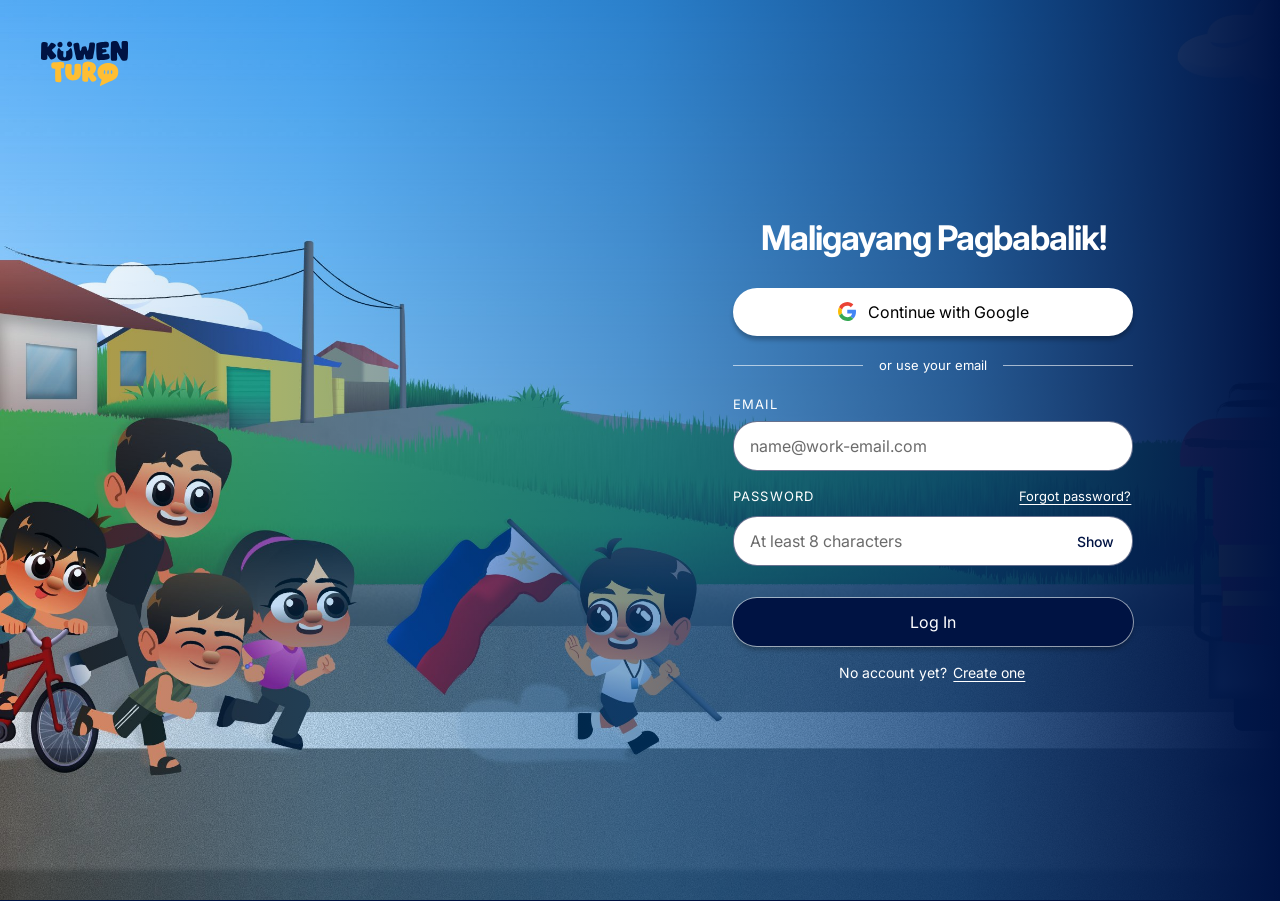
==== commit eed3b9e0: "Update to the KUWENTURO (FOR DEVELOPMENT) frames: navy sidebar, Lakbay street cards, frame text colo" ====
--- a/dashboard/index.html
+++ b/dashboard/index.html
@@ -19,8 +19,8 @@
   <link rel="preconnect" href="https://fonts.gstatic.com" crossorigin>
   <link href="https://fonts.googleapis.com/css2?family=Arimo:wght@400;700&family=Atkinson+Hyperlegible:ital,wght@0,400;0,700;1,400;1,700&family=Fredoka+One&display=swap" rel="stylesheet">
   <link rel="stylesheet" href="../design-system/tokens.css">
-  <link rel="stylesheet" href="dashboard.css">
-  <link rel="stylesheet" href="lakbay.css?v=4">
+  <link rel="stylesheet" href="dashboard.css?v=6">
+  <link rel="stylesheet" href="lakbay.css?v=6">
 </head>
 <body>
   <a class="skip-link" href="#main">Lumaktaw sa nilalaman</a>
@@ -36,10 +36,10 @@
       <div class="sidebar-top">
         <div class="sidebar-head">
           <a class="emblem" href="#/" aria-label="Kuwenturo — Dashboard">
-            <img src="assets/emblem.svg" width="13" height="13" alt="">
+            <img src="assets/emblem-amber.svg" width="13" height="13" alt="">
           </a>
           <button type="button" class="collapse-btn" id="collapse-btn" aria-controls="sidebar" aria-expanded="true">
-            <img src="assets/icon-collapse.svg" width="11" height="11" alt="">
+            <img src="assets/icon-collapse-white.svg" width="11" height="11" alt="">
             <span class="sr-only" id="collapse-label">Paliitin ang sidebar</span>
           </button>
         </div>
@@ -624,6 +624,6 @@
   </dialog>
 
   <script src="guides.js"></script>
-  <script src="dashboard.js?v=4"></script>
+  <script src="dashboard.js?v=6"></script>
 </body>
 </html>
--- a/dashboard/dashboard.css
+++ b/dashboard/dashboard.css
@@ -5,7 +5,7 @@
   --cream: var(--color-ivory);                 /* MAIN CREAM #FFFBF4 */
   --navy: var(--color-dark-blue);              /* #001343 */
   --ink: #181818;
-  --nav-text: #5F6673;                         /* frame #787F8C is 3.9:1 on cream; this is 5.6:1 */
+  --nav-text: #FFFFFF;                         /* frames: white labels on the navy sidebar */
   --caption: #5C5C5C;                          /* frame #727272, darkened for small text */
   --focus: var(--color-royal-blue);
   --sidebar-w: 189px;
@@ -64,7 +64,7 @@
   height: 100vh;
   display: flex; flex-direction: column; justify-content: space-between;
   padding: 15px 12px;
-  background: var(--cream);
+  background: var(--navy);                    /* the frames set NAV BAR to #001343 */
   font-family: 'Arimo', system-ui, sans-serif;
   overflow: hidden auto;
   z-index: 20;
@@ -72,7 +72,7 @@
 .sidebar-top { position: relative; z-index: 1; display: flex; flex-direction: column; gap: 15px; }
 /* background 1 (18% opacity) + fade */
 .sidebar-art { position: absolute; left: 0; top: 219px; width: 189px; height: 616px; object-fit: cover; opacity: .18; pointer-events: none; }
-.sidebar-fade { position: absolute; left: 0; top: 198px; bottom: 0; width: 189px; background: linear-gradient(180deg, rgba(217, 217, 217, 0), #fff 702px); pointer-events: none; }
+.sidebar-fade { display: none; } /* the navy frames drop the white fade */
 .sidebar-head { display: flex; align-items: center; justify-content: space-between; min-height: 32px; padding: 0 2px 0 6px; }
 .emblem { display: grid; place-items: center; width: 28px; height: 28px; border-radius: 8px; }
 .emblem img { width: 18px; height: 18px; }
@@ -82,7 +82,8 @@
   border: 0; border-radius: 50%;
   background: transparent; cursor: pointer;
 }
-.collapse-btn:hover { background: rgba(0, 19, 67, .06); }
+.collapse-btn:hover { background: rgba(255, 255, 255, .12); }
+.collapse-btn:active { background: rgba(255, 255, 255, .2); }
 .collapse-btn img { width: 15px; height: 15px; }
 
 .nav-list { display: grid; gap: 4px; }
@@ -98,8 +99,10 @@
   white-space: nowrap;
   cursor: pointer;
 }
-.nav-link:hover { background: rgba(255, 190, 51, .1); color: var(--navy); }
-.nav-link[aria-current="page"] { background: rgba(255, 190, 51, .1); color: var(--navy); font-weight: 700; }
+.nav-link:hover { background: rgba(255, 190, 51, .12); color: #fff; }
+.nav-link:active { background: rgba(255, 190, 51, .3); }
+.nav-link[aria-current="page"] { background: rgba(255, 190, 51, .2); color: #fff; font-weight: 700; } /* frame: #FFBE33 at 20% */
+.sidebar :focus-visible { outline: 3px solid #fff; outline-offset: 1px; }
 .nav-icon-slot { flex: none; display: grid; place-items: center; width: 20.11px; height: 20px; }
 .sidebar-foot { position: relative; z-index: 1; border-top: 0.617px solid #EEE; padding-top: 10px; }
 .help-btn .nav-icon-slot img { width: 17px; height: 17px; }
@@ -251,7 +254,6 @@
   box-shadow: 3px 4px 0 var(--shade);
 }
 .lesson-street { flex: none; height: 35px; padding: 5px 0 0 19px; color: var(--cream); font-size: 20px; line-height: 25px; font-weight: 700; white-space: nowrap; }
-.lesson-yellow .lesson-street { color: var(--navy); } /* cream on yellow is 1.6:1 */
 .lesson-text {
   flex: 1; display: flex; flex-direction: column; margin: 0 -4px -4px; padding: 23px 19px 0;
   background: linear-gradient(150deg, #FFF8E9 25%, var(--fade) 140%);
@@ -295,8 +297,7 @@
 .gloss-left   { inset: 12.31% 82.89% 45.97% 3.67%; width: 13.44%; height: 41.72%; }
 .gloss-dot    { inset: 56.92% 92.2% 32.31% 4.59%; width: 3.21%; height: 10.77%; }
 .pill-green  { background: linear-gradient(90deg, #2FBF80, #00834A); }
-.pill-yellow { background: var(--yellow-sign); color: var(--navy); }
-.pill-yellow .pill-label { text-shadow: none; } /* white on yellow is 1.6:1; navy is 10:1 */
+.pill-yellow { background: var(--yellow-sign); } /* frames: white label, as the other pills */
 .pill-red    { background: linear-gradient(180deg, #C9373C, #9D0A0A); }
 .pill-navy   { background: linear-gradient(270deg, #001343 0%, #002581 48.077%, #001343 92.788%); }
 .pill-light  { background: linear-gradient(90deg, #FFFFFF, #FFFAEA); color: var(--navy); }
@@ -718,7 +719,6 @@
 .story-red    { --tone: #B42224; --edge: #7C0E0F; --fade: #B42224; }
 .story-card { background: var(--tone); border: 4px solid #fff; border-radius: 13px; box-shadow: 3px 4px 0 var(--edge); }
 .story-number { margin: 0; padding: 4px 0 5px; text-align: center; font-size: 20px; line-height: 25px; font-weight: 700; color: #FFFBF4; }
-.story-yellow .story-number { color: var(--navy); } /* cream on yellow is 1.6:1 */
 .story-body {
   display: flex; flex-direction: column; align-items: center; gap: 3px; height: calc(100% - 34px); margin: 0 -4px -4px; padding: 8px 14px 12px;
   background: linear-gradient(170deg, #FFF8E9 30%, var(--fade) 150%);
@@ -775,7 +775,6 @@
 .obs-card:focus-visible { outline: 3px solid var(--focus); outline-offset: 1px; }
 .obs-card.is-target { outline: 3px solid var(--navy); outline-offset: 1px; }
 .obs-head { margin: 0; padding: 3px 0 4px; text-align: center; font-size: 20px; line-height: 25px; font-weight: 700; color: #FFFBF4; }
-.story-yellow .obs-head, .story-orange .obs-head { color: var(--navy); } /* cream is 1.6:1 on yellow, 2.4:1 on orange */
 .obs-body {
   flex: 1; display: flex; flex-direction: column; margin: 0 -4px -4px; padding: 18px 26px 12px;
   background: linear-gradient(170deg, #FFF8E9 30%, var(--fade) 150%);
--- a/dashboard/lakbay.css
+++ b/dashboard/lakbay.css
@@ -13,7 +13,6 @@
 @media (min-width: 701px) and (min-height: 501px), (min-width: 901px) {
   html:has(body.lk-on), body.lk-on { overflow: hidden; }
 }
-@media (max-width: 340px) { .lk-card { zoom: .9; } }
 
 /* Title board with the two blue tabs behind it */
 .lk-title { position: absolute; left: 340.6px; top: 61.3px; width: 696.2px; height: 150.5px; transform-origin: 0 0; }
@@ -76,8 +75,7 @@
 .lk-sign-text b { display: block; font-weight: 400; font-size: 57.7px; }
 .lk-sign img { position: absolute; left: 103px; top: 134px; width: 144px; height: 61.5px; max-width: none; }
 .lk-sign-green { left: 26.5px; top: 674px; background: linear-gradient(90deg, #136C39 2%, #29BF68 49%, #136C39 100%); }
-.lk-sign-yellow { left: 426.75px; top: 674.8px; background: linear-gradient(90deg, #FFAE00 2%, #FBCB39 49%, #FFAE00 100%); color: var(--navy); }
-.lk-sign-yellow .lk-sign-text { text-shadow: 0 1px 0 rgba(255, 255, 255, .45); } /* white on yellow is 1.6:1; navy is 10:1 */
+.lk-sign-yellow { left: 426.75px; top: 674.8px; background: linear-gradient(90deg, #FFAE00 2%, #FBCB39 49%, #FFAE00 100%); } /* frame: white letters, as the other signs */
 .lk-sign-red { left: 827px; top: 676.8px; background: linear-gradient(90deg, #AF0414 0%, #E43D45 50%, #AF0414 100%); }
 
 .lk-close { position: absolute; left: 1110px; top: 26px; width: 58.5px; height: 57px; border-radius: 50%; z-index: 3; transition: transform .15s ease; }
@@ -97,17 +95,10 @@
   -webkit-background-clip: text; background-clip: text; color: transparent;
 }
 .lk-pick { position: absolute; left: 144px; top: 206px; width: 911px; text-align: center; color: var(--navy); font-weight: 700; font-size: 30px; line-height: 30px; }
-.lk-cards { position: absolute; left: 108px; top: 226px; width: 983px; height: 439px; display: flex; justify-content: center; }
-.lk-card { position: relative; flex: none; width: 287px; height: 439px; color: var(--navy); }
-.lk-card + .lk-card { margin-left: -55px; }
-.lk-card-shape { position: absolute; inset: 0; width: 100%; height: 100%; overflow: visible; pointer-events: none; }
-.lk-card-no { position: absolute; left: 48px; top: 28.6px; width: 205px; text-align: center; color: #FFFBF4; font-weight: 700; font-size: 22.5px; line-height: 30px; }
-.lk-card-yellow .lk-card-no { color: var(--navy); } /* cream on yellow is 1.6:1 */
-.lk-card-title { position: absolute; left: 47px; top: 78.6px; width: 202px; text-align: center; font-weight: 700; font-size: 19px; line-height: 19px; text-wrap: balance; }
-.lk-card-aralin { position: absolute; left: 64px; top: 122.6px; width: 168px; text-align: center; color: var(--caption); font-size: 17px; line-height: 15px; }
-.lk-card-art { position: absolute; left: 52.8px; top: 157.6px; width: 179.4px; height: 179.8px; max-width: none; object-fit: cover; transform: skewX(-3.2deg); border: 4.26px solid #FFFBF4; border-radius: 11px; box-shadow: 0 4.26px 5.11px rgba(0, 0, 0, .25); }
-.lk-card .pill { position: absolute; left: 75px; top: 366.6px; width: 118.7px; height: 32px; }
-.lk-card .pill-label { font-size: 17px; }
+/* Story cards: 196 × 318, 26px apart, centred under the prompt (STORY 1151:38811) */
+.lk-cards { position: absolute; left: 0; top: 279px; width: 1200px; display: flex; justify-content: center; gap: 26px; margin: 0; padding: 0; list-style: none; }
+.lk-cards .story-card { flex: none; width: 196px; height: 318px; color: var(--navy); }
+.lk-cards .story-body { padding-top: 10px; }
 .lk-arrow { position: absolute; top: 352px; width: 113px; height: 112px; transition: transform .15s ease; }
 .lk-arrow img { width: 100%; height: 100%; }
 .lk-prev { left: 38px; }
@@ -154,8 +145,8 @@
   .lk-street-sign { order: 1; width: min(100%, 340px); height: 60px; }
   .lk-street-sign h1 { padding-top: 11px; font-size: clamp(20px, 6.4vw, 26px); line-height: 30px; }
   .lk-pick { order: 2; width: 100%; max-width: 420px; padding: 12px 16px; border-radius: 20px; background: rgba(255, 251, 244, .94); font-size: 18px; line-height: 28px; }
-  .lk-cards { order: 3; width: 100%; height: auto; flex-direction: column; align-items: center; gap: 4px; }
-  .lk-card + .lk-card { margin-left: 0; }
+  .lk-cards { position: static; order: 3; width: 100%; flex-wrap: wrap; gap: 20px; }
+  .lk-cards .story-card { width: min(100%, 228px); height: auto; }
   .lk-stage > .lk-arrow { position: fixed; top: 12px; width: 48px; height: 47px; z-index: 3; }
   .lk-stage > .lk-prev { left: 12px; }
   .lk-stage > .lk-next { left: 68px; }
@@ -663,6 +654,15 @@
 .tk-tool:active { transform: translateY(1px); filter: brightness(.85); }
 .tk-tool:focus-visible, .tk-wheel:focus-visible, .tk-chosen:focus-visible { outline: 4px solid #fff; outline-offset: 2px; box-shadow: 0 0 0 9px var(--navy); }
 .tk-x { left: 1093px; top: 22px; width: 58.5px; height: 57px; z-index: 5; }
+.tk-shh-go { position: absolute; left: 200.3px; top: 55.3px; width: 779.5px; height: 779.5px; border-radius: 50%; }
+.tk-disc { position: absolute; inset: 0; pointer-events: none; transition: filter .15s ease; }
+.tk-disc .tk-pin { left: 445px; top: 53px; width: 303px; }
+.tk-shh-go:hover + .tk-disc { filter: brightness(1.05) drop-shadow(0 2px 2px rgba(0, 0, 0, .25)); }
+.tk-shh-go:active + .tk-disc { filter: brightness(.9); }
+.tk-shh-go:focus-visible { outline: 4px solid #fff; outline-offset: 2px; box-shadow: 0 0 0 9px var(--navy); }
+.tk-shh-art { position: absolute; max-width: none; }
+.tk-shh-plate { position: absolute; left: 49.7px; top: 514.7px; width: 1079.9px; height: 308.2px; max-width: none; pointer-events: none; }
+.tk-shh-text { position: absolute; left: 135.3px; top: 597px; width: 913.7px; margin: 0; color: var(--cream); font-family: 'Fredoka One', ui-rounded, 'Nunito', system-ui, sans-serif; font-weight: 400; font-size: 67px; line-height: 67px; text-align: center; outline: none; }
 .tk-wheel { position: absolute; order: -2; padding: 0; font: inherit; border: 0; border-radius: 50%; background: none; cursor: pointer; transition: filter .15s ease; }
 .tk-wheel:hover { filter: brightness(1.05) drop-shadow(0 2px 2px rgba(0, 0, 0, .25)); }
 .tk-wheel:active { filter: brightness(.9); }
@@ -698,7 +698,7 @@
   .tk-q .tk-x { position: absolute; left: 1093px; right: auto; top: 22px; width: 150px; height: 146px; left: 1020px; }
 }
 @media (prefers-reduced-motion: reduce) {
-  .tk-tool, .tk-wheel { transition: none; }
+  .tk-tool, .tk-wheel, .tk-disc { transition: none; }
   .tk-tool:hover, .tk-tool:active { transform: none; }
   .tk-opt, .tk-top a, .tk-piece { transition: none; }
   .tk-top a:hover, .tk-top a:active, .tk-piece:hover, .tk-piece:active { transform: none; }
